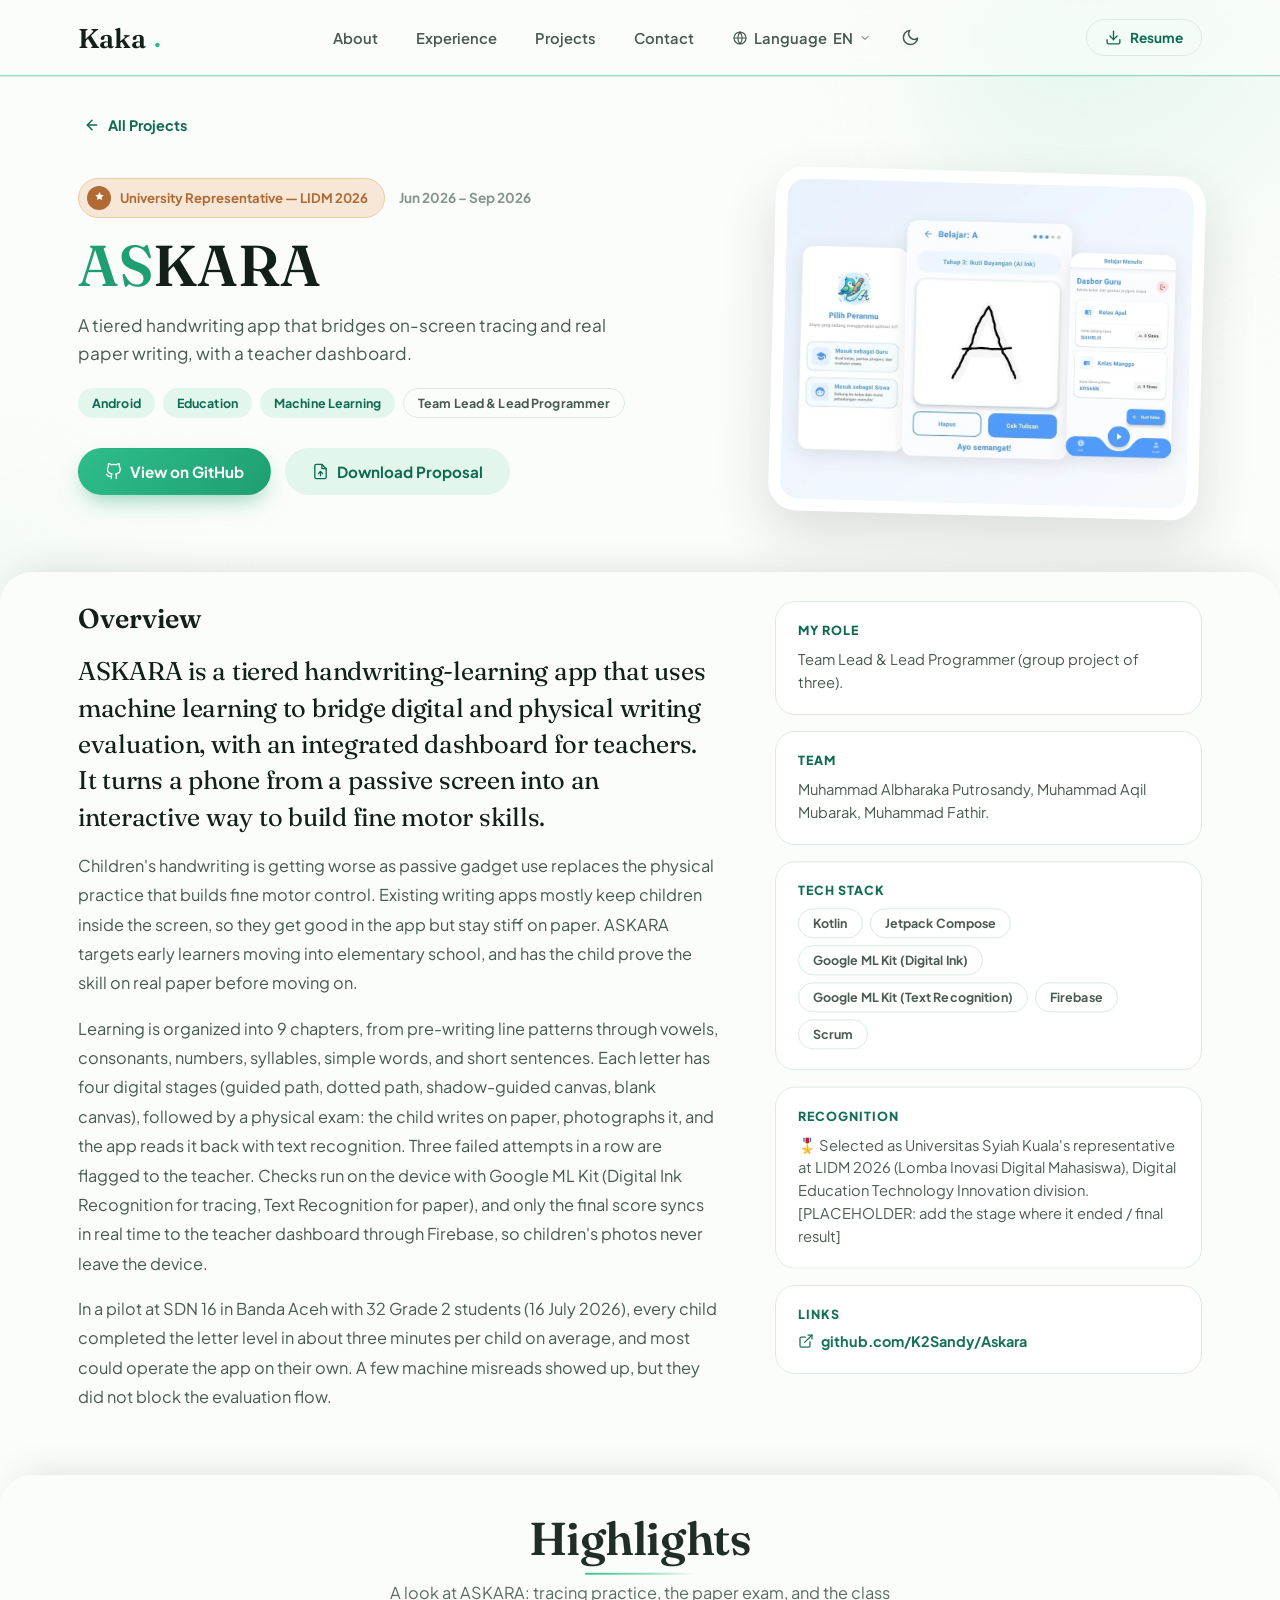
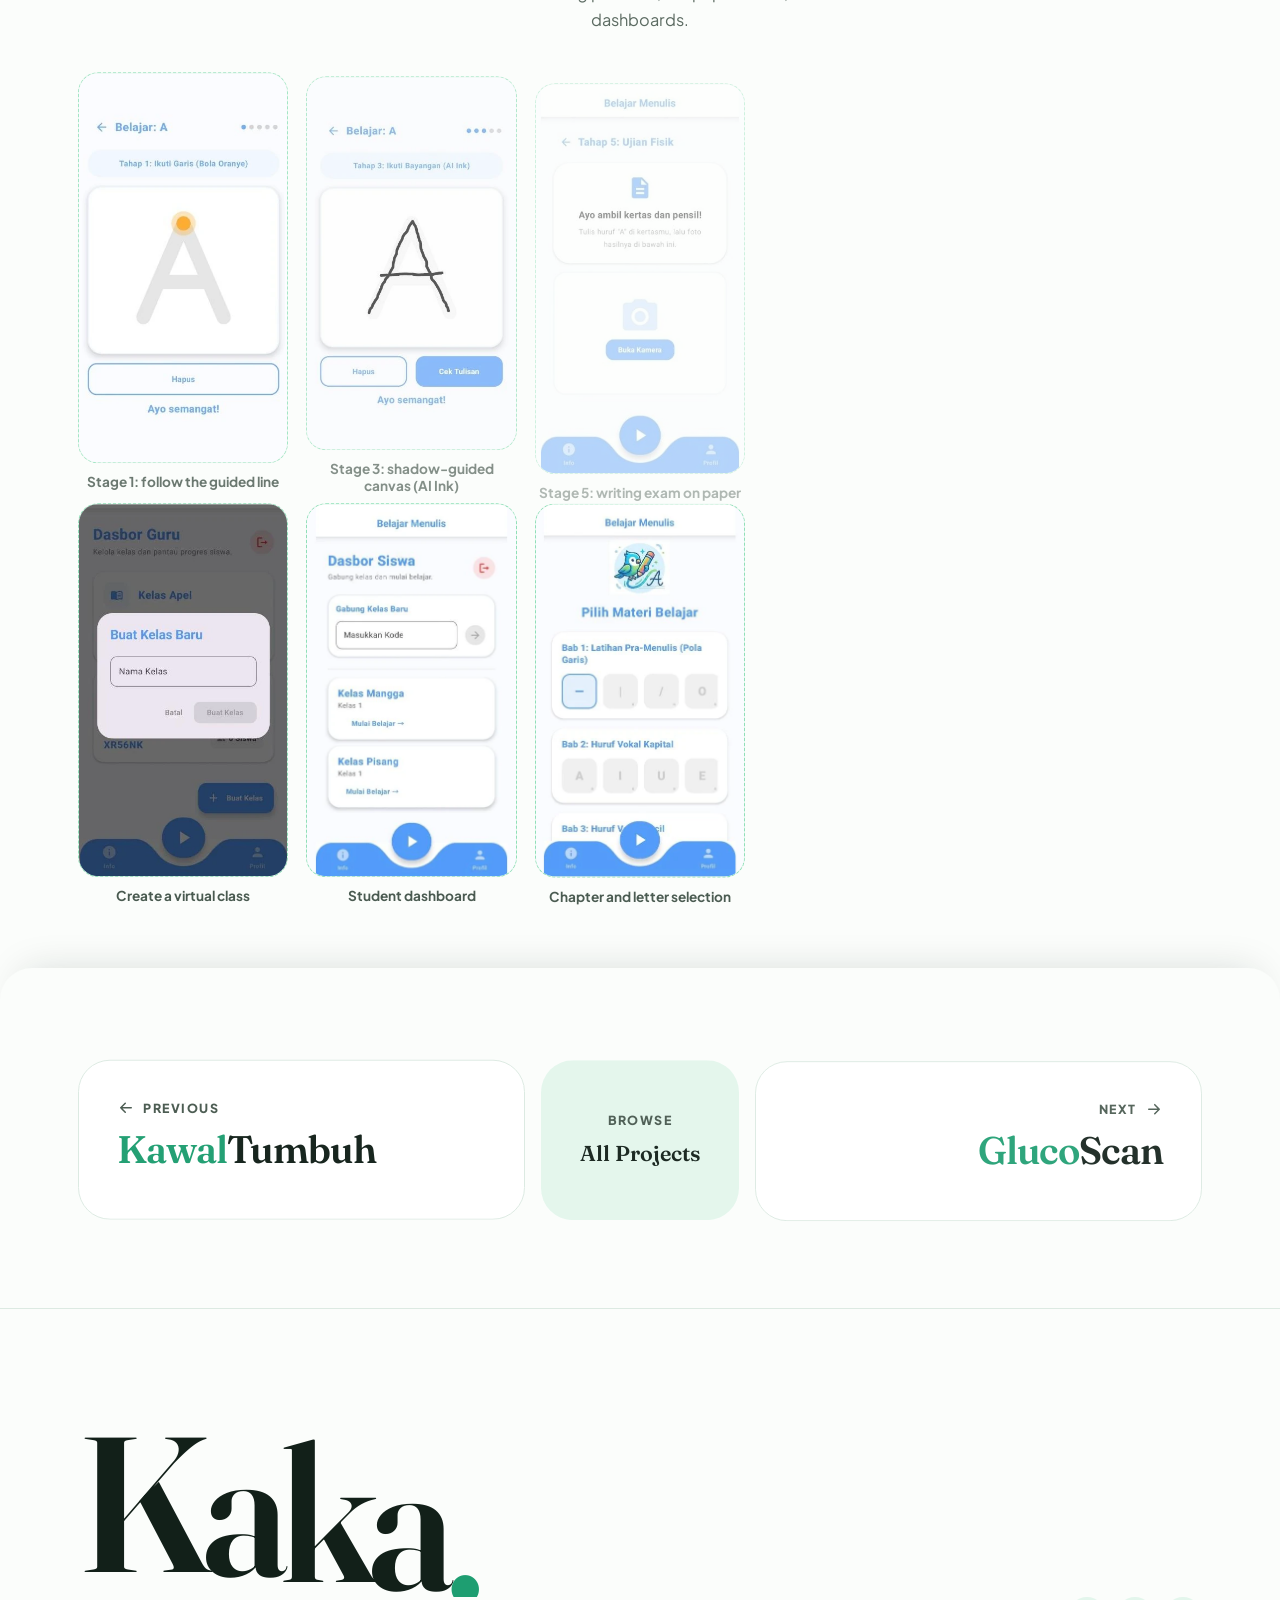
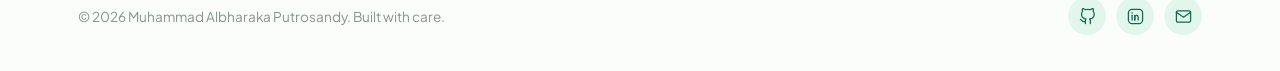
==== projects/askara.html @ 865e9609 "fixes using with awward web as inspiration" ====
<!DOCTYPE html>
<html lang="en" class="no-js">
<head>
<meta charset="UTF-8" />
<meta name="viewport" content="width=device-width, initial-scale=1.0" />
<title>ASKARA — Muhammad Albharaka Putrosandy</title>
<meta name="description" content="ASKARA: a tiered Android handwriting-learning app that uses on-device machine learning to check on-screen tracing and paper writing, with a teacher dashboard. Selected as Universitas Syiah Kuala&#x27;s representative at LIDM 2026." />
<meta name="theme-color" content="#1E9E71" />
<script>try{if(localStorage.getItem("kaka-theme")==="dark")document.documentElement.setAttribute("data-theme","dark")}catch(e){}</script>
<link rel="icon" href="data:image/svg+xml,%3Csvg xmlns='http://www.w3.org/2000/svg' viewBox='0 0 100 100'%3E%3Crect width='100' height='100' rx='24' fill='%231E9E71'/%3E%3Ctext x='50' y='69' font-size='56' font-family='Georgia,serif' fill='white' text-anchor='middle'%3EK%3C/text%3E%3C/svg%3E" />

<link rel="preconnect" href="https://fonts.googleapis.com" />
<link rel="preconnect" href="https://fonts.gstatic.com" crossorigin />
<link href="https://fonts.googleapis.com/css2?family=Fraunces:ital,opsz,wght@0,9..144,400;0,9..144,500;0,9..144,600;0,9..144,700;1,9..144,400;1,9..144,500&family=Plus+Jakarta+Sans:ital,wght@0,400;0,500;0,600;0,700;0,800;1,500&display=swap" rel="stylesheet" />

<link rel="stylesheet" href="../assets/css/style.css?v=7" />
<link rel="stylesheet" href="../assets/css/enhance.css?v=5" />
</head>
<body data-project-id="askara">
<div class="scroll-progress" id="scrollProgress"></div>
<div class="bg-blobs" aria-hidden="true"><span class="b1"></span><span class="b2"></span><span class="b3"></span></div>

<header class="navbar" id="navbar">
  <div class="container nav-inner">
    <a href="../index.html" class="logo">Kaka<span class="dot">.</span></a>
    <nav class="nav-links" id="navLinks">
      <a href="../index.html#about" class="nav-link" data-i18n="nav.about">About</a>
      <a href="../index.html#experience" class="nav-link" data-i18n="nav.experience">Experience</a>
      <a href="../index.html#projects" class="nav-link" data-i18n="nav.projects">Projects</a>
      <a href="../index.html#contact" class="nav-link" data-i18n="nav.contact">Contact</a>
      <div class="nav-tools">
        <div class="lang-switcher" id="langSwitcher">
          <button type="button" class="nav-link lang-trigger" aria-haspopup="true" aria-expanded="false">
            <svg class="lang-globe" viewBox="0 0 24 24" fill="none" stroke="currentColor" stroke-width="1.8" stroke-linecap="round" stroke-linejoin="round"><circle cx="12" cy="12" r="9"/><line x1="3" y1="12" x2="21" y2="12"/><path d="M12 3a14 14 0 0 1 0 18 14 14 0 0 1 0-18z"/></svg>
            <span data-i18n="nav.language">Language</span>
            <span class="lang-current-label">EN</span>
            <svg class="lang-caret" viewBox="0 0 24 24" fill="none" stroke="currentColor" stroke-width="2" stroke-linecap="round" stroke-linejoin="round"><polyline points="6,9 12,15 18,9"/></svg>
          </button>
          <div class="lang-dropdown" id="langDropdown" role="menu">
            <button type="button" class="lang-option is-active" data-lang="en" role="menuitem"><span class="flag">🇬🇧</span><span>English</span><svg class="check" viewBox="0 0 24 24" fill="none" stroke="currentColor" stroke-width="2.4" stroke-linecap="round" stroke-linejoin="round"><polyline points="20,6 9,17 4,12"/></svg></button>
            <button type="button" class="lang-option" data-lang="id" role="menuitem"><span class="flag">🇮🇩</span><span>Bahasa Indonesia</span><svg class="check" viewBox="0 0 24 24" fill="none" stroke="currentColor" stroke-width="2.4" stroke-linecap="round" stroke-linejoin="round"><polyline points="20,6 9,17 4,12"/></svg></button>
            <button type="button" class="lang-option" data-lang="zh" role="menuitem"><span class="flag">🇨🇳</span><span>中文</span><svg class="check" viewBox="0 0 24 24" fill="none" stroke="currentColor" stroke-width="2.4" stroke-linecap="round" stroke-linejoin="round"><polyline points="20,6 9,17 4,12"/></svg></button>
            <button type="button" class="lang-option" data-lang="tl" role="menuitem"><span class="flag">🇵🇭</span><span>Tagalog</span><svg class="check" viewBox="0 0 24 24" fill="none" stroke="currentColor" stroke-width="2.4" stroke-linecap="round" stroke-linejoin="round"><polyline points="20,6 9,17 4,12"/></svg></button>
          </div>
        </div>
        <button type="button" class="theme-toggle" id="themeToggle" aria-label="Switch to night mode" title="Switch to night mode">
          <svg class="icon-moon" viewBox="0 0 24 24" fill="none" stroke="currentColor" stroke-width="1.9" stroke-linecap="round" stroke-linejoin="round" aria-hidden="true"><path d="M21 12.8A9 9 0 1 1 11.2 3a7 7 0 0 0 9.8 9.8z"/></svg>
          <svg class="icon-sun" viewBox="0 0 24 24" fill="none" stroke="currentColor" stroke-width="1.9" stroke-linecap="round" stroke-linejoin="round" aria-hidden="true"><circle cx="12" cy="12" r="4.2"/><path d="M12 2.6v2.2M12 19.2v2.2M2.6 12h2.2M19.2 12h2.2M5.35 5.35l1.55 1.55M17.1 17.1l1.55 1.55M18.65 5.35 17.1 6.9M6.9 17.1l-1.55 1.55"/></svg>
        </button>
      </div>
      <a href="../assets/cv/CV-Muhammad-Albharaka-Putrosandy.pdf" class="btn btn-outline btn-sm nav-resume-mobile" target="_blank" rel="noopener">
        <svg viewBox="0 0 24 24" fill="none" stroke="currentColor" stroke-width="1.9" stroke-linecap="round" stroke-linejoin="round"><path d="M21 15v4a2 2 0 0 1-2 2H5a2 2 0 0 1-2-2v-4"/><polyline points="7,10 12,15 17,10"/><line x1="12" y1="15" x2="12" y2="3"/></svg>
        <span data-i18n="nav.resume">Resume</span>
      </a>
    </nav>
    <div class="nav-actions">
      <a href="../assets/cv/CV-Muhammad-Albharaka-Putrosandy.pdf" class="btn btn-outline btn-sm" target="_blank" rel="noopener">
        <svg viewBox="0 0 24 24" fill="none" stroke="currentColor" stroke-width="1.9" stroke-linecap="round" stroke-linejoin="round"><path d="M21 15v4a2 2 0 0 1-2 2H5a2 2 0 0 1-2-2v-4"/><polyline points="7,10 12,15 17,10"/><line x1="12" y1="15" x2="12" y2="3"/></svg>
        <span data-i18n="nav.resume">Resume</span>
      </a>
      <button class="nav-toggle" id="navToggle" aria-label="Toggle menu" aria-expanded="false">
        <span></span><span></span><span></span>
      </button>
    </div>
  </div>
</header>

<main>

  <section class="project-hero">
    <div class="container">
      <a href="../index.html#projects" class="back-link">
        <svg viewBox="0 0 24 24" fill="none" stroke="currentColor" stroke-width="2.2" stroke-linecap="round" stroke-linejoin="round"><line x1="19" y1="12" x2="5" y2="12"/><polyline points="12,19 5,12 12,5"/></svg>
        <span data-i18n="projectPage.allProjects">All Projects</span>
      </a>

      <div class="project-hero-grid">
        <div class="reveal from-left">
          <div class="project-meta-row reveal">
            <span class="medal medal--bronze">
              <span class="medal-icon"><svg viewBox="0 0 24 24" fill="currentColor"><path d="M12 2l2.4 4.86 5.36.78-3.88 3.78.92 5.34L12 14.2l-4.8 2.56.92-5.34-3.88-3.78 5.36-.78L12 2z"/></svg></span>
              <span data-i18n="pages.askara.awardFull">University Representative — LIDM 2026</span>
            </span>
            <span class="project-period">Jun 2026 – Sep 2026</span>
          </div>
          <h1 class="project-brand reveal"><span class="brand-a">AS</span><span class="brand-b">KARA</span></h1>
          <p class="project-tagline reveal" data-i18n="pages.askara.tagline">A tiered handwriting app that bridges on-screen tracing and real paper writing, with a teacher dashboard.</p>
          <div class="project-tags reveal">
            <span class="pill" data-i18n="tags.android">Android</span>
            <span class="pill" data-i18n="tags.education">Education</span>
            <span class="pill">Machine Learning</span>
            <span class="pill pill-outline" data-i18n="roles.leadProgrammer">Team Lead &amp; Lead Programmer</span>
          </div>
          <div class="project-hero-actions reveal">
            <!-- ASKARA GitHub repo -->
            <a href="https://github.com/K2Sandy/Askara" target="_blank" rel="noopener" class="btn btn-primary">
              <svg viewBox="0 0 24 24" fill="none" stroke="currentColor" stroke-width="1.9" stroke-linecap="round" stroke-linejoin="round"><path d="M9 19c-5 1.5-5-2.5-7-3m14 6v-3.87a3.37 3.37 0 0 0-.94-2.61c3.14-.35 6.44-1.54 6.44-7A5.44 5.44 0 0 0 20 4.77 5.07 5.07 0 0 0 19.91 1S18.73.65 16 2.48a13.38 13.38 0 0 0-7 0C6.27.65 5.09 1 5.09 1A5.07 5.07 0 0 0 5 4.77a5.44 5.44 0 0 0-1.5 3.78c0 5.42 3.3 6.61 6.44 7A3.37 3.37 0 0 0 9 18.13V22"/></svg>
              <span data-i18n="projectPage.viewGithub">View on GitHub</span>
            </a>
            <a href="../assets/paper/askara-proposal.pdf" class="btn btn-ghost" download>
              <svg viewBox="0 0 24 24" fill="none" stroke="currentColor" stroke-width="1.9" stroke-linecap="round" stroke-linejoin="round"><path d="M14 2H6a2 2 0 0 0-2 2v16a2 2 0 0 0 2 2h12a2 2 0 0 0 2-2V8z"/><polyline points="14 2 14 8 20 8"/><path d="M12 18v-6"/><path d="m9 15 3-3 3 3"/></svg>
              <span data-i18n="projectPage.downloadProposal">Download Proposal</span>
            </a>
          </div>
        </div>

        <div class="project-hero-visual">
          <div class="p-hero-frame" style="--zoom:1;--fit:cover">
            <div class="p-hero-img"><img src="../assets/img/askara/top-askara.webp" alt="ASKARA app screens" width="1000" height="800" /></div>
          </div>
        </div>
      </div>
    </div>
  </section>

  <section class="section-pad" style="padding-top:28px;">
    <div class="container two-col">
      <div class="overview-text reveal">
        <h2 data-i18n="projectPage.overview">Overview</h2>
        <p data-i18n="pages.askara.overview1">ASKARA is a tiered handwriting-learning app that uses machine learning to bridge digital and physical writing evaluation, with an integrated dashboard for teachers. It turns a phone from a passive screen into an interactive way to build fine motor skills.</p>
        <p data-i18n="pages.askara.overview2">Children's handwriting is getting worse as passive gadget use replaces the physical practice that builds fine motor control. Existing writing apps mostly keep children inside the screen, so they get good in the app but stay stiff on paper. ASKARA targets early learners moving into elementary school, and has the child prove the skill on real paper before moving on.</p>
        <p data-i18n="pages.askara.overview3">Learning is organized into 9 chapters, from pre-writing line patterns through vowels, consonants, numbers, syllables, simple words, and short sentences. Each letter has four digital stages (guided path, dotted path, shadow-guided canvas, blank canvas), followed by a physical exam: the child writes on paper, photographs it, and the app reads it back with text recognition. Three failed attempts in a row are flagged to the teacher. Checks run on the device with Google ML Kit (Digital Ink Recognition for tracing, Text Recognition for paper), and only the final score syncs in real time to the teacher dashboard through Firebase, so children's photos never leave the device.</p>
        <p data-i18n="pages.askara.overview4">In a pilot at SDN 16 in Banda Aceh with 32 Grade 2 students (16 July 2026), every child completed the letter level in about three minutes per child on average, and most could operate the app on their own. A few machine misreads showed up, but they did not block the evaluation flow.</p>

      </div>

      <aside class="overview-side">
        <div class="info-card reveal">
          <h3 data-i18n="projectPage.myRole">My Role</h3>
          <p data-i18n="pages.askara.role">Team Lead &amp; Lead Programmer (group project of three).</p>
        </div>
        <div class="info-card reveal">
          <h3 data-i18n="projectPage.team">Team</h3>
          <p data-i18n="pages.askara.team">Muhammad Albharaka Putrosandy, Muhammad Aqil Mubarak, Muhammad Fathir.</p>
        </div>
        <div class="info-card reveal">
          <h3 data-i18n="projectPage.techStack">Tech Stack</h3>
          <div class="tech-pills">
            <span class="pill pill-outline">Kotlin</span>
            <span class="pill pill-outline">Jetpack Compose</span>
            <span class="pill pill-outline">Google ML Kit (Digital Ink)</span>
            <span class="pill pill-outline">Google ML Kit (Text Recognition)</span>
            <span class="pill pill-outline">Firebase</span>
            <span class="pill pill-outline">Scrum</span>
          </div>
        </div>
        <div class="info-card reveal">
          <h3 data-i18n="projectPage.recognition">Recognition</h3>
          <p data-i18n="pages.askara.recognition">🎖️ Selected as Universitas Syiah Kuala's representative at LIDM 2026 (Lomba Inovasi Digital Mahasiswa), Digital Education Technology Innovation division. [PLACEHOLDER: add the stage where it ended / final result]</p>
        </div>
        <div class="info-card reveal">
          <h3 data-i18n="projectPage.links">Links</h3>
          <a class="repo-link" href="https://github.com/K2Sandy/Askara" target="_blank" rel="noopener">
            <svg viewBox="0 0 24 24" fill="none" stroke="currentColor" stroke-width="1.9" stroke-linecap="round" stroke-linejoin="round"><path d="M18 13v6a2 2 0 0 1-2 2H5a2 2 0 0 1-2-2V8a2 2 0 0 1 2-2h6"/><polyline points="15,3 21,3 21,9"/><line x1="10" y1="14" x2="21" y2="3"/></svg>
            github.com/K2Sandy/Askara
          </a>
        </div>
      </aside>
    </div>
  </section>

  <section class="project-gallery section-pad" style="padding-top:28px;">
    <div class="container">
      <h2 class="section-title center" style="margin-top:8px;" data-i18n="projectPage.highlights">Highlights</h2>
      <p class="section-sub center" data-i18n="pages.askara.gallerySub">A look at ASKARA: tracing practice, the paper exam, and the class dashboards.</p>

      <div class="gallery-grid">
        <div class="gallery-item reveal">
          <button type="button" class="photo-placeholder dashed gallery-media" data-lightbox-src="../assets/img/askara/trace-guided.webp" data-lightbox-alt="ASKARA tracing stage 1">
            <img src="../assets/img/askara/trace-guided.webp" alt="ASKARA tracing stage 1">
            <span class="gallery-media-overlay">
              <svg viewBox="0 0 24 24" fill="none" stroke="currentColor" stroke-width="1.8" stroke-linecap="round" stroke-linejoin="round"><path d="M21 21l-4.35-4.35"/><circle cx="11" cy="11" r="5.5"/></svg>
              <span>View</span>
            </span>
          </button>
          <p class="gallery-caption" data-i18n="pages.askara.g1">Stage 1: follow the guided line</p>
        </div>
        <div class="gallery-item reveal">
          <button type="button" class="photo-placeholder dashed gallery-media" data-lightbox-src="../assets/img/askara/canvas-ai-ink.webp" data-lightbox-alt="ASKARA tracing stage 3 with AI Ink">
            <img src="../assets/img/askara/canvas-ai-ink.webp" alt="ASKARA tracing stage 3 with AI Ink">
            <span class="gallery-media-overlay">
              <svg viewBox="0 0 24 24" fill="none" stroke="currentColor" stroke-width="1.8" stroke-linecap="round" stroke-linejoin="round"><path d="M21 21l-4.35-4.35"/><circle cx="11" cy="11" r="5.5"/></svg>
              <span>View</span>
            </span>
          </button>
          <p class="gallery-caption" data-i18n="pages.askara.g2">Stage 3: shadow-guided canvas (AI Ink)</p>
        </div>
        <div class="gallery-item reveal">
          <button type="button" class="photo-placeholder dashed gallery-media" data-lightbox-src="../assets/img/askara/paper-exam.webp" data-lightbox-alt="ASKARA paper writing exam">
            <img src="../assets/img/askara/paper-exam.webp" alt="ASKARA paper writing exam">
            <span class="gallery-media-overlay">
              <svg viewBox="0 0 24 24" fill="none" stroke="currentColor" stroke-width="1.8" stroke-linecap="round" stroke-linejoin="round"><path d="M21 21l-4.35-4.35"/><circle cx="11" cy="11" r="5.5"/></svg>
              <span>View</span>
            </span>
          </button>
          <p class="gallery-caption" data-i18n="pages.askara.g3">Stage 5: writing exam on paper</p>
        </div>
        <div class="gallery-item reveal">
          <button type="button" class="photo-placeholder dashed gallery-media" data-lightbox-src="../assets/img/askara/role-select.webp" data-lightbox-alt="ASKARA role selection">
            <img src="../assets/img/askara/role-select.webp" alt="ASKARA role selection">
            <span class="gallery-media-overlay">
              <svg viewBox="0 0 24 24" fill="none" stroke="currentColor" stroke-width="1.8" stroke-linecap="round" stroke-linejoin="round"><path d="M21 21l-4.35-4.35"/><circle cx="11" cy="11" r="5.5"/></svg>
              <span>View</span>
            </span>
          </button>
          <p class="gallery-caption" data-i18n="pages.askara.g4">Choose your role</p>
        </div>
        <div class="gallery-item reveal">
          <button type="button" class="photo-placeholder dashed gallery-media" data-lightbox-src="../assets/img/askara/teacher-dashboard.webp" data-lightbox-alt="ASKARA teacher dashboard">
            <img src="../assets/img/askara/teacher-dashboard.webp" alt="ASKARA teacher dashboard">
            <span class="gallery-media-overlay">
              <svg viewBox="0 0 24 24" fill="none" stroke="currentColor" stroke-width="1.8" stroke-linecap="round" stroke-linejoin="round"><path d="M21 21l-4.35-4.35"/><circle cx="11" cy="11" r="5.5"/></svg>
              <span>View</span>
            </span>
          </button>
          <p class="gallery-caption" data-i18n="pages.askara.g5">Teacher dashboard</p>
        </div>
        <div class="gallery-item reveal">
          <button type="button" class="photo-placeholder dashed gallery-media" data-lightbox-src="../assets/img/askara/create-class.webp" data-lightbox-alt="ASKARA create class dialog">
            <img src="../assets/img/askara/create-class.webp" alt="ASKARA create class dialog">
            <span class="gallery-media-overlay">
              <svg viewBox="0 0 24 24" fill="none" stroke="currentColor" stroke-width="1.8" stroke-linecap="round" stroke-linejoin="round"><path d="M21 21l-4.35-4.35"/><circle cx="11" cy="11" r="5.5"/></svg>
              <span>View</span>
            </span>
          </button>
          <p class="gallery-caption" data-i18n="pages.askara.g6">Create a virtual class</p>
        </div>
        <div class="gallery-item reveal">
          <button type="button" class="photo-placeholder dashed gallery-media" data-lightbox-src="../assets/img/askara/student-dashboard.webp" data-lightbox-alt="ASKARA student dashboard">
            <img src="../assets/img/askara/student-dashboard.webp" alt="ASKARA student dashboard">
            <span class="gallery-media-overlay">
              <svg viewBox="0 0 24 24" fill="none" stroke="currentColor" stroke-width="1.8" stroke-linecap="round" stroke-linejoin="round"><path d="M21 21l-4.35-4.35"/><circle cx="11" cy="11" r="5.5"/></svg>
              <span>View</span>
            </span>
          </button>
          <p class="gallery-caption" data-i18n="pages.askara.g7">Student dashboard</p>
        </div>
        <div class="gallery-item reveal">
          <button type="button" class="photo-placeholder dashed gallery-media" data-lightbox-src="../assets/img/askara/chapter-select.webp" data-lightbox-alt="ASKARA chapter selection">
            <img src="../assets/img/askara/chapter-select.webp" alt="ASKARA chapter selection">
            <span class="gallery-media-overlay">
              <svg viewBox="0 0 24 24" fill="none" stroke="currentColor" stroke-width="1.8" stroke-linecap="round" stroke-linejoin="round"><path d="M21 21l-4.35-4.35"/><circle cx="11" cy="11" r="5.5"/></svg>
              <span>View</span>
            </span>
          </button>
          <p class="gallery-caption" data-i18n="pages.askara.g8">Chapter and letter selection</p>
        </div>
      </div>
    </div>
  </section>

  <section class="pnav-section">
    <div class="container pnav-grid">
      <a href="kawaltumbuh.html" id="prevProjectLink" class="pnav-link pnav-link--prev">
        <span class="pnav-label"><svg viewBox="0 0 24 24" fill="none" aria-hidden="true"><path d="M19 12H5M11 6l-6 6 6 6" stroke="currentColor" stroke-width="2" stroke-linecap="round" stroke-linejoin="round"/></svg><span data-i18n="projectNav.prev">Previous</span></span>
        <span class="pnav-name" data-pnav-name><span class="brand-a">Kawal</span><wbr><span class="brand-b">Tumbuh</span></span>
        <span class="pnav-thumb" aria-hidden="true"><img src="../assets/img/kawal-thumb.webp" alt="" loading="lazy" data-pnav-thumb /></span>
      </a>
      <a href="../index.html#projects" class="pnav-all">
        <span class="pnav-label" data-i18n="projectNav.browse">Browse</span>
        <span class="pnav-all-name" data-i18n="projectNav.all">All Projects</span>
      </a>
      <a href="glucoscan.html" id="nextProjectLink" class="pnav-link pnav-link--next">
        <span class="pnav-label"><span data-i18n="projectNav.next">Next</span><svg viewBox="0 0 24 24" fill="none" aria-hidden="true"><path d="M5 12h14M13 6l6 6-6 6" stroke="currentColor" stroke-width="2" stroke-linecap="round" stroke-linejoin="round"/></svg></span>
        <span class="pnav-name" data-pnav-name><span class="brand-a">Gluco</span><wbr><span class="brand-b">Scan</span></span>
        <span class="pnav-thumb" aria-hidden="true"><img src="../assets/img/gluco-thumb.webp" alt="" loading="lazy" data-pnav-thumb /></span>
      </a>
    </div>
  </section>

</main>

<footer class="site-footer">
  <div class="container footer-mark-wrap" aria-hidden="true">
    <p class="footer-mark"><span class="fm-l">K</span><span class="fm-l">a</span><span class="fm-l">k</span><span class="fm-l">a</span><span class="fm-l dot">.</span></p>
  </div>
  <div class="container footer-inner">
    <p>© <span id="year">2026</span> Muhammad Albharaka Putrosandy. <span data-i18n="footer.builtWith">Built with care.</span></p>
    <div class="footer-links">
      <a href="https://github.com/K2Sandy" target="_blank" rel="noopener" aria-label="GitHub">
        <svg viewBox="0 0 24 24" fill="none" stroke="currentColor" stroke-width="1.8" stroke-linecap="round" stroke-linejoin="round"><path d="M9 19c-5 1.5-5-2.5-7-3m14 6v-3.87a3.37 3.37 0 0 0-.94-2.61c3.14-.35 6.44-1.54 6.44-7A5.44 5.44 0 0 0 20 4.77 5.07 5.07 0 0 0 19.91 1S18.73.65 16 2.48a13.38 13.38 0 0 0-7 0C6.27.65 5.09 1 5.09 1A5.07 5.07 0 0 0 5 4.77a5.44 5.44 0 0 0-1.5 3.78c0 5.42 3.3 6.61 6.44 7A3.37 3.37 0 0 0 9 18.13V22"/></svg>
      </a>
      <a href="https://linkedin.com/in/muhammad-albharaka-putrosandy" target="_blank" rel="noopener" aria-label="LinkedIn">
        <svg viewBox="0 0 24 24" fill="none">
          <rect x="2" y="2" width="20" height="20" rx="5" stroke="currentColor" stroke-width="1.8"/>
          <circle cx="7.2" cy="7" r="1.15" fill="currentColor"/>
          <line x1="7.2" y1="10.3" x2="7.2" y2="17" stroke="currentColor" stroke-width="1.8" stroke-linecap="round"/>
          <path d="M11 17v-4.3c0-1.5 1-2.4 2.4-2.4s2.4.9 2.4 2.4V17" stroke="currentColor" stroke-width="1.8" stroke-linecap="round"/>
          <line x1="11" y1="10.3" x2="11" y2="17" stroke="currentColor" stroke-width="1.8" stroke-linecap="round"/>
        </svg>
      </a>
      <a href="mailto:m.kakasandy@gmail.com" aria-label="Email">
        <svg viewBox="0 0 24 24" fill="none" stroke="currentColor" stroke-width="1.8" stroke-linecap="round" stroke-linejoin="round"><path d="M4 4h16c1.1 0 2 .9 2 2v12c0 1.1-.9 2-2 2H4c-1.1 0-2-.9-2-2V6c0-1.1.9-2 2-2z"/><polyline points="22,6 12,13 2,6"/></svg>
      </a>
    </div>
  </div>
</footer>

<button class="back-to-top" id="backToTop" aria-label="Back to top">
  <svg viewBox="0 0 24 24" fill="none" stroke="currentColor" stroke-width="2.2" stroke-linecap="round" stroke-linejoin="round"><line x1="12" y1="19" x2="12" y2="5"/><polyline points="5,12 12,5 19,12"/></svg>
</button>

<script src="../assets/js/projects-data.js?v=4"></script>
<script src="../assets/js/i18n.js?v=5"></script>
<script src="../assets/js/main.js?v=6"></script>
<script src="../assets/vendor/gsap.min.js"></script>
<script src="../assets/vendor/ScrollTrigger.min.js"></script>
<script src="../assets/js/enhance.js?v=5"></script>
</body>
</html>
---- assets/css/style.css ----
/* =========================================================================
   KAKA — PORTFOLIO
   Design system: "Scan" — a nod to the label/content-scanning theme that
   runs through Kaka's own projects (GlucoScan, MindGuard). A thin light
   sweep animates through circular frames and card headers as the one
   signature motif; everything else stays quiet and disciplined.
   ========================================================================= */

/* ---------- Tokens ---------- */
:root {
  /* Color */
  --paper: #FBFDFB;
  --paper-dim: #F2F8F5;
  --mint-mist: #E3F6EC;
  --mint-100: #CBF0DD;
  --mint-300: #8FDFB8;
  --mint-500: #2FBE8B;
  --mint-600: #1E9E71;
  --teal-deep: #0E6B52;
  --teal-deep-2: var(--mint-600);
  --marquee-contrast: rgba(255,255,250,0.06);
  --ink: #122019;
  --ink-soft: #48594F;
  --ink-faint: #85958C;
  --line: #DCEAE2;
  --line-soft: #EAF3EE;
  --white: #FFFFFF;

  --gold: #C8952B;
  --gold-bg: #FCF1D8;
  --gold-border: #EFD9A0;
  --silver: #6B7A82;
  --silver-bg: #EEF2F3;
  --silver-border: #D3DBDE;
  --bronze: #B06A34;
  --bronze-bg: #F7E7D6;
  --bronze-border: #EBCBA4;

  /* Type */
  --font-display: 'Fraunces', Georgia, 'Times New Roman', serif;
  --font-body: 'Plus Jakarta Sans', -apple-system, BlinkMacSystemFont, 'Segoe UI', sans-serif;
  /* system monospace only — the code artifacts must not cost a font request */
  --font-mono: ui-monospace, SFMono-Regular, 'SF Mono', Menlo, Consolas, 'Liberation Mono', monospace;

  /* Shape */
  --radius-sm: 10px;
  --radius-md: 20px;
  --radius-lg: 32px;
  --radius-full: 999px;
  /* Nesting ladder: an inner corner always steps DOWN from its container
     (card 32 -> media 20). A square corner inside a rounded parent is the
     one thing this system never does. */
  --radius-media: 20px;

  /* Surface ladder: alternating bands carry the section rhythm, so the
     page reads as zones rather than one flat sheet. */
  --surface-0: var(--paper);
  --surface-1: var(--paper-dim);

  /* Shadow */
  --shadow-sm: 0 2px 10px rgba(18, 32, 25, 0.06);
  --shadow-md: 0 10px 28px rgba(18, 32, 25, 0.09);
  --shadow-lg: 0 24px 56px rgba(18, 32, 25, 0.14);

  /* Role tokens: let the night theme change meaning without touching every rule.
     --white is "card surface"; --on-accent is "text/icons sitting on a green or colored fill". */
  --on-accent: #FFFFFF;
  --accent-text: var(--teal-deep);   /* green text on a surface */
  --inverse-bg: var(--ink);          /* active filter chip, toast */
  --inverse-text: #FFFFFF;
  --navbar-bg: rgba(251, 253, 251, 0.7);
  --sheen: rgba(255, 255, 255, 0.75);

  /* Motion */
  --ease: cubic-bezier(.22, .68, .1, 1);
  --dur-sm: .25s;
  --dur-md: .5s;

  --nav-h: 76px;
}

/* ---------- Night mode (green, never grey) ----------
   Light is the default. Dark only turns on when data-theme="dark" is set on <html>
   (by the toggle in the navbar; the choice is saved in localStorage as "kaka-theme"). */
:root[data-theme="dark"] {
  color-scheme: dark;

  --paper: #0A1410;
  --paper-dim: #0E1B15;
  --mint-mist: #13271E;
  --mint-100: #173626;
  --mint-300: #2B5F48;
  /* --mint-500 / --mint-600 / --teal-deep stay: they are the brand greens */
  --ink: #E4F1EA;
  --ink-soft: #A7BDB1;
  --ink-faint: #7A9084;
  --line: #20382C;
  --line-soft: #172A20;
  --white: #112119;                  /* card surface */

  --gold: #E3B04B;
  --gold-bg: rgba(227, 176, 75, 0.14);
  --gold-border: rgba(227, 176, 75, 0.38);
  --silver: #9FB0B8;
  --silver-bg: rgba(159, 176, 184, 0.12);
  --silver-border: rgba(159, 176, 184, 0.3);
  --bronze: #D9935B;
  --bronze-bg: rgba(217, 147, 91, 0.14);
  --bronze-border: rgba(217, 147, 91, 0.38);

  --shadow-sm: 0 2px 10px rgba(0, 0, 0, 0.35);
  --shadow-md: 0 10px 28px rgba(0, 0, 0, 0.42);
  --shadow-lg: 0 24px 56px rgba(0, 0, 0, 0.55);

  --accent-text: #6FE3B1;            /* bright mint for green text on dark */
  --inverse-bg: var(--mint-600);
  --inverse-text: #FFFFFF;
  --navbar-bg: rgba(10, 20, 16, 0.72);
  --sheen: rgba(255, 255, 255, 0.05);
}

/* ---------- Reset ---------- */
* , *::before, *::after { box-sizing: border-box; }
html { scroll-behavior: smooth; }
body {
  margin: 0;
  font-family: var(--font-body);
  background: var(--paper);
  color: var(--ink);
  -webkit-font-smoothing: antialiased;
  overflow-x: hidden;
}
img, svg { display: block; max-width: 100%; }
a { color: inherit; text-decoration: none; }
ul { list-style: none; margin: 0; padding: 0; }
h1, h2, h3, h4, p, figure { margin: 0; }
button { font-family: inherit; cursor: pointer; }
input, select, textarea { font-family: inherit; }

::selection { background: var(--mint-300); color: var(--ink); }

:focus-visible {
  outline: 2.5px solid var(--mint-600);
  outline-offset: 3px;
  border-radius: 4px;
}

/* no-JS safety net: never leave content permanently invisible */
.no-js .reveal,
.no-js .reveal-stagger,
.no-js .reveal-stagger > * {
  opacity: 1 !important;
  transform: none !important;
}

@media (prefers-reduced-motion: reduce) {
  html { scroll-behavior: auto; }
  *, *::before, *::after {
    animation-duration: .001ms !important;
    animation-iteration-count: 1 !important;
    transition-duration: .001ms !important;
    scroll-behavior: auto !important;
  }
}

/* ---------- Layout helpers ---------- */
.container {
  width: 100%;
  max-width: 1180px;
  margin-inline: auto;
  padding-inline: 28px;
}
main { display: block; }
section { position: relative; }
section + section { border-top: 1px solid var(--line); }

/* ---------- Surface rhythm (homepage) ----------
   hero(0) -> about(1) -> experience(0) -> projects(1) -> contact(0): every
   adjacent pair differs in value, so the hairline rule above is redundant
   here and the value change does the work instead. Project detail pages
   are untouched and keep their hairlines. */
.hero, .experience, .contact { background: var(--surface-0); }
.about, .projects { background: var(--surface-1); }
.about, .experience, .projects, .contact { border-top-color: transparent; }

.section-pad { padding-block: clamp(48px, 7vw, 84px); }

.center { text-align: center; }
.mx-auto { margin-inline: auto; }

.section-eyebrow {
  display: inline-flex;
  align-items: center;
  gap: 8px;
  font-size: 0.78rem;
  font-weight: 700;
  letter-spacing: 0.14em;
  text-transform: uppercase;
  color: var(--accent-text);
  margin-bottom: 14px;
}
.section-eyebrow::before {
  content: '';
  width: 7px;
  height: 7px;
  border-radius: 50%;
  background: var(--mint-500);
  box-shadow: 0 0 0 4px var(--mint-mist);
}
.section-eyebrow.center { justify-content: center; }

h2.section-title {
  font-family: var(--font-display);
  font-weight: 600;
  font-size: clamp(2rem, 3.6vw, 2.9rem);
  letter-spacing: -0.01em;
  line-height: 1.1;
  color: var(--min);
}
.section-sub {
  max-width: 560px;
  margin-top: 14px;
  color: var(--ink-soft);
  font-size: 1.02rem;
  line-height: 1.65;
}
.section-sub.center { margin-inline: auto; }
.section-head { margin-bottom: 48px; }

/* ---------- Buttons ---------- */
.btn {
  display: inline-flex;
  align-items: center;
  justify-content: center;
  gap: 8px;
  padding: 13px 26px;
  border-radius: var(--radius-full);
  font-weight: 700;
  font-size: 0.95rem;
  border: 1.5px solid transparent;
  transition: transform var(--dur-sm) var(--ease), box-shadow var(--dur-sm) var(--ease), background var(--dur-sm) var(--ease), border-color var(--dur-sm) var(--ease), color var(--dur-sm) var(--ease);
  white-space: nowrap;
}
.btn svg { width: 17px; height: 17px; flex-shrink: 0; }
.btn-primary {
  background: linear-gradient(135deg, var(--mint-500), var(--mint-600));
  color: var(--on-accent);
  box-shadow: 0 10px 24px -8px rgba(30, 158, 113, 0.55);
}
.btn-primary:hover { transform: translateY(-2px); box-shadow: 0 14px 28px -8px rgba(30, 158, 113, 0.65); }
.btn-outline {
  background: transparent;
  color: var(--accent-text);
  border-color: var(--line);
}
.btn-outline:hover { border-color: var(--mint-500); background: var(--mint-mist); }
.btn-ghost {
  background: var(--mint-mist);
  color: var(--accent-text);
}
.btn-ghost:hover { background: var(--mint-100); transform: translateY(-2px); }
.btn-lg { padding: 16px 34px; font-size: 1.02rem; }
.btn-sm { padding: 9px 18px; font-size: 0.85rem; }
.btn-block { width: 100%; }

/* ---------- Decorative background blobs ---------- */
.bg-blobs {
  position: fixed;
  inset: 0;
  z-index: -1;
  overflow: hidden;
  pointer-events: none;
}
.bg-blobs span {
  position: absolute;
  border-radius: 50%;
  filter: blur(60px);
  opacity: 0.55;
  background: radial-gradient(circle at 30% 30%, var(--mint-100), transparent 70%);
}
.bg-blobs .b1 { width: 520px; height: 520px; top: -180px; right: -160px; }
.bg-blobs .b2 { width: 420px; height: 420px; top: 55vh; left: -200px; background: radial-gradient(circle at 30% 30%, var(--mint-mist), transparent 70%); }
.bg-blobs .b3 { width: 380px; height: 380px; bottom: -160px; right: 8vw; opacity: 0.4; }

/* ---------- Scroll progress bar ---------- */
.scroll-progress {
  position: fixed;
  top: 0; left: 0;
  height: 3px;
  width: 0%;
  background: linear-gradient(90deg, var(--mint-500), var(--teal-deep));
  z-index: 1000;
  transition: width .12s linear;
}

/* ---------- Navbar ---------- */
.navbar {
  position: sticky;
  top: 0;
  z-index: 900;
  height: var(--nav-h);
  display: flex;
  align-items: center;
  background: var(--navbar-bg);
  backdrop-filter: blur(14px) saturate(160%);
  -webkit-backdrop-filter: blur(14px) saturate(160%);
  border-bottom: 1px solid var(--mint-300);
  box-shadow: 0 1px 0 rgba(30, 158, 113, 0.12);
  transition: border-color var(--dur-sm) var(--ease), box-shadow var(--dur-sm) var(--ease), background var(--dur-sm) var(--ease);
}
.navbar.is-scrolled {
  border-bottom-color: var(--line);
  box-shadow: 0 4px 24px rgba(18,32,25,0.05);
}
.nav-inner {
  display: flex;
  align-items: center;
  justify-content: space-between;
  gap: 24px;
}
.logo {
  font-family: var(--font-display);
  font-size: 1.7rem;
  font-weight: 600;
  color: var(--ink);
  display: inline-flex;
  align-items: center;
  gap: 8px;
}
.logo .brand-text { display: inline-block; transform: translateY(2px); line-height: 1; }
.logo .dot { color: var(--mint-500); font-size: 1.6rem; line-height: 0; }
.logo .usk-logo { width: 40px; height: 40px; margin-right: 10px; border-radius: 50%; object-fit: cover; background-color: transparent; box-shadow: none; display: inline-block; vertical-align: middle; }
.usk-logo-right { display: none; }
.nav-links {
  display: flex;
  align-items: center;
  gap: 6px;
}
.nav-link {
  position: relative;
  padding: 9px 16px;
  border-radius: var(--radius-full);
  font-size: 0.92rem;
  font-weight: 600;
  color: var(--ink-soft);
  transition: color var(--dur-sm) var(--ease), background var(--dur-sm) var(--ease);
}
.nav-link:hover { color: var(--accent-text); background: var(--mint-mist); }
.nav-link.is-active { color: var(--accent-text); background: var(--mint-mist); }
.nav-actions { display: flex; align-items: center; gap: 10px; }

.nav-toggle {
  display: none;
  flex-direction: column;
  justify-content: center;
  gap: 5px;
  width: 40px;
  height: 40px;
  border: none;
  background: var(--mint-mist);
  border-radius: var(--radius-full);
}
.nav-toggle span {
  display: block;
  width: 16px;
  height: 2px;
  margin-inline: auto;
  background: var(--ink);
  border-radius: 2px;
  transition: transform var(--dur-sm) var(--ease), opacity var(--dur-sm) var(--ease);
}
.nav-toggle.is-open span:nth-child(1) { transform: translateY(7px) rotate(45deg); }
.nav-toggle.is-open span:nth-child(2) { opacity: 0; }
.nav-toggle.is-open span:nth-child(3) { transform: translateY(-7px) rotate(-45deg); }

/* ---------- Language switcher ---------- */
.lang-switcher { position: relative; }
.lang-trigger {
  display: inline-flex;
  align-items: center;
  gap: 6px;
  background: none;
  border: none;
  cursor: pointer;
}
.lang-trigger svg.lang-globe { width: 16px; height: 16px; }
.lang-trigger .lang-caret { width: 12px; height: 12px; transition: transform var(--dur-sm) var(--ease); }
.lang-switcher.is-open .lang-trigger .lang-caret { transform: rotate(180deg); }
.lang-trigger-left, .lang-trigger-right {
  display: inline-flex;
  align-items: center;
  gap: 6px;
}
.lang-trigger-right { margin-left: auto; }

.lang-dropdown {
  position: absolute;
  top: calc(100% + 8px);
  right: 0;
  min-width: 190px;
  background: var(--white);
  border: 1px solid var(--line);
  border-radius: var(--radius-md);
  box-shadow: var(--shadow-lg);
  padding: 6px;
  display: flex;
  flex-direction: column;
  gap: 2px;
  opacity: 0;
  visibility: hidden;
  transform: translateY(-8px);
  transition: opacity var(--dur-sm) var(--ease), transform var(--dur-sm) var(--ease), visibility var(--dur-sm);
  z-index: 950;
}
.lang-switcher.is-open .lang-dropdown {
  opacity: 1;
  visibility: visible;
  transform: translateY(0);
}
.lang-option {
  display: flex;
  align-items: center;
  gap: 10px;
  width: 100%;
  padding: 9px 12px;
  border: none;
  background: none;
  border-radius: var(--radius-sm);
  font-size: 0.88rem;
  font-weight: 600;
  color: var(--ink-soft);
  text-align: left;
  cursor: pointer;
  transition: background var(--dur-sm) var(--ease), color var(--dur-sm) var(--ease);
}
.lang-option:hover { background: var(--mint-mist); color: var(--accent-text); }
.lang-option.is-active { background: var(--mint-mist); color: var(--accent-text); font-weight: 800; }
.lang-option .flag { font-size: 1.05rem; line-height: 1; }
.lang-option .check { margin-left: auto; width: 15px; height: 15px; color: var(--mint-600); opacity: 0; }
.lang-option.is-active .check { opacity: 1; }

@media (max-width: 760px) {
  .lang-switcher { width: 100%; }
  .lang-trigger { width: 100%; justify-content: space-between; padding: 12px 14px; }
  .lang-dropdown {
    position: static;
    box-shadow: none;
    border: none;
    padding: 0 0 0 14px;
    opacity: 1;
    visibility: visible;
    transform: none;
    display: none;
  }
  .lang-switcher.is-open .lang-dropdown { display: flex; }
}

.nav-resume-mobile { display: none; }

/* ---------- Back link (project pages) ---------- */
.back-link {
  display: inline-flex;
  align-items: center;
  gap: 8px;
  font-weight: 700;
  font-size: 0.9rem;
  color: var(--accent-text);
  padding: 8px 6px;
  transition: gap var(--dur-sm) var(--ease);
}
.back-link svg { width: 16px; height: 16px; transition: transform var(--dur-sm) var(--ease); }
.back-link:hover svg { transform: translateX(-3px); }

/* ---------- Scan frame (signature motif) ---------- */
.scan-frame {
  position: relative;
  border-radius: 50%;
  overflow: hidden;
  background: linear-gradient(165deg, var(--mint-100), var(--mint-mist) 60%, var(--paper));
  border: 1.5px solid var(--mint-300);
  isolation: isolate;
}
.scan-image {
  display: block;
  width: 100%;
  height: 100%;
  object-fit: cover;
  border-radius: inherit;
}
.about-visual .scan-frame .scan-image {
  object-fit: contain;
}
.scan-frame::after {
  content: '';
  position: absolute;
  left: 4%; right: 4%;
  height: 3px;
  top: 8%;
  border-radius: 3px;
  background: linear-gradient(90deg, transparent, var(--mint-600) 45%, var(--on-accent) 50%, var(--mint-600) 55%, transparent);
  box-shadow: 0 0 18px 3px rgba(30, 158, 113, 0.55);
  animation: scanSweep 4.4s var(--ease) infinite;
  z-index: 2;
}
@keyframes scanSweep {
  0%   { top: 8%;  opacity: 0; }
  10%  { opacity: 1; }
  48%  { top: 90%; opacity: 1; }
  58%  { opacity: 0; }
  100% { top: 90%; opacity: 0; }
}

.photo-placeholder {
  display: flex;
  flex-direction: column;
  align-items: center;
  justify-content: center;
  gap: 12px;
  text-align: center;
  color: var(--accent-text);
  padding: 30px;
}
.photo-placeholder svg { width: 48px; height: 48px; opacity: 0.65; }
.photo-placeholder span { font-size: 0.88rem; font-weight: 700; opacity: 0.78; max-width: 220px; line-height: 1.4; }
.photo-placeholder small { font-size: .75rem; color: var(--ink-faint); font-weight: 600; }

.photo-placeholder.dashed {
  border: 1.5px dashed var(--mint-300);
  background: var(--mint-mist);
  border-radius: var(--radius-md);
}

/* ---------- Reveal-on-scroll ---------- */
.reveal {
  opacity: 0;
  transform: translateY(34px);
  transition: opacity 1.5s var(--ease), transform 1.5s var(--ease);
}
.reveal.is-visible { opacity: 1; transform: translateY(0); }
.reveal.from-left { transform: translateX(-36px); }
.reveal.from-left.is-visible { transform: translateX(0); }
.reveal.from-right { transform: translateX(36px); }
.reveal.from-right.is-visible { transform: translateX(0); }
.reveal.scale { transform: translateY(12px) scale(.96); }
.reveal.scale.is-visible { transform: translateY(0) scale(1); }
.reveal-stagger > * {
  opacity: 0;
  transform: translateY(24px);
  transition: opacity 1.15s var(--ease), transform 1.15s var(--ease);
}
.reveal-stagger.is-visible > * { opacity: 1; transform: translateY(0); }
.reveal-stagger.is-visible > *:nth-child(1) { transition-delay: .02s; }
.reveal-stagger.is-visible > *:nth-child(2) { transition-delay: .09s; }
.reveal-stagger.is-visible > *:nth-child(3) { transition-delay: .16s; }
.reveal-stagger.is-visible > *:nth-child(4) { transition-delay: .23s; }
.reveal-stagger.is-visible > *:nth-child(5) { transition-delay: .30s; }
.reveal-stagger.is-visible > *:nth-child(6) { transition-delay: .37s; }
.reveal-stagger.is-visible > *:nth-child(7) { transition-delay: .44s; }
.reveal-stagger.is-visible > *:nth-child(8) { transition-delay: .51s; }
.reveal-stagger.is-visible > *:nth-child(9) { transition-delay: .58s; }
.reveal-stagger.is-visible > *:nth-child(10) { transition-delay: .65s; }

/* ---------- Tag pills ---------- */
.pill {
  display: inline-flex;
  align-items: center;
  gap: 6px;
  padding: 6px 14px;
  border-radius: var(--radius-full);
  background: var(--mint-mist);
  color: var(--accent-text);
  font-size: 0.78rem;
  font-weight: 700;
  letter-spacing: 0.01em;
}
.pill-outline { background: transparent; border: 1.5px solid var(--line); color: var(--ink-soft); }

/* ---------- Medal / award badge ---------- */
.medal {
  display: inline-flex;
  align-items: center;
  gap: 9px;
  padding: 7px 16px 7px 8px;
  border-radius: var(--radius-full);
  font-weight: 700;
  font-size: 0.82rem;
  border: 1.5px solid var(--line);
  background: var(--white);
}
.medal-icon {
  width: 24px; height: 24px;
  border-radius: 50%;
  display: flex; align-items: center; justify-content: center;
  flex-shrink: 0;
}
.medal-icon svg { width: 13px; height: 13px; }
.medal--gold { background: var(--gold-bg); border-color: var(--gold-border); color: var(--gold); }
.medal--gold .medal-icon { background: var(--gold); color: var(--on-accent); }
.medal--silver { background: var(--silver-bg); border-color: var(--silver-border); color: var(--silver); }
.medal--silver .medal-icon { background: var(--silver); color: var(--on-accent); }
.medal--bronze { background: var(--bronze-bg); border-color: var(--bronze-border); color: var(--bronze); }
.medal--bronze .medal-icon { background: var(--bronze); color: var(--on-accent); }

/* =========================================================================
   HERO
   ========================================================================= */
.hero {
  padding-top: clamp(56px, 8vw, 92px);
  padding-bottom: clamp(48px, 7vw, 80px);
  overflow: hidden;
}
.hero-inner {
  display: grid;
  grid-template-columns: 1.15fr 0.85fr;
  gap: 48px;
  align-items: center;
}
.hero-text h1 {
  font-family: var(--font-display);
  font-size: clamp(2.7rem, 6vw, 4.4rem);
  line-height: 1.02;
  letter-spacing: -0.015em;
  font-weight: 600;
  color: var(--ink);
  margin-bottom: 10px;
}
.hero-text h1 .serif-italic {
  font-style: italic;
  font-weight: 400;
  color: var(--accent-text);
}
.hero-text h1 .highlight { color: var(--mint-600); }
.hero-sub {
  font-size: 1.05rem;
  font-weight: 700;
  color: var(--ink-soft);
  margin-bottom: 22px;
}
.hero-quote {
  font-size: 1.08rem;
  line-height: 1.7;
  color: var(--ink-soft);
  max-width: 520px;
  padding-left: 18px;
  border-left: 3px solid var(--mint-300);
  margin-bottom: 32px;
}
.hero-quote strong { color: var(--ink); }
.hero-actions { display: flex; gap: 14px; flex-wrap: wrap; margin-bottom: 44px; }

.hero-stats { display: flex; gap: clamp(20px, 4vw, 42px); flex-wrap: wrap; }
.stat { display: flex; flex-direction: column; }
.stat-num {
  font-family: var(--font-display);
  font-size: 2.4rem;
  font-weight: 700;
  color: var(--accent-text);
  line-height: 1;
}
.stat-label {
  font-size: 0.78rem;
  font-weight: 700;
  color: var(--ink-faint);
  text-transform: uppercase;
  letter-spacing: 0.06em;
  margin-top: 6px;
}

.hero-visual { position: relative; display: flex; justify-content: center; perspective: 900px; }
.profile-frame.scan-frame {
  width: min(420px, 80vw);
  aspect-ratio: 1;
  box-shadow: var(--shadow-lg);
  transition: transform .35s var(--ease);
  transform-style: preserve-3d;
}
.hero-badge {
  position: absolute;
  bottom: 6%;
  left: -6%;
  background: var(--white);
  border: 1px solid var(--line);
  border-radius: var(--radius-full);
  padding: 10px 18px;
  font-size: 0.82rem;
  font-weight: 700;
  box-shadow: var(--shadow-md);
  display: flex;
  align-items: center;
  gap: 8px;
}
.hero-ring {
  position: absolute;
  inset: -18px;
  border: 1.5px dashed var(--mint-300);
  border-radius: 50%;
  z-index: -1;
  animation: spin 60s linear infinite;
}
@keyframes spin { to { transform: rotate(360deg); } }

.scroll-cue {
  display: flex;
  margin: 8px auto 0;
  width: 30px;
  height: 46px;
  border: 2px solid var(--line);
  border-radius: var(--radius-full);
  background: transparent;
  align-items: flex-start;
  justify-content: center;
  padding-top: 8px;
}
.scroll-cue span {
  width: 5px; height: 5px;
  border-radius: 50%;
  background: var(--mint-500);
  animation: cueDrop 1.6s var(--ease) infinite;
}
@keyframes cueDrop {
  0% { transform: translateY(0); opacity: 1; }
  70% { transform: translateY(16px); opacity: 0; }
  100% { opacity: 0; }
}

/* =========================================================================
   ABOUT
   ========================================================================= */
.about-inner {
  display: grid;
  grid-template-columns: 0.75fr 1.25fr;
  gap: 56px;
  align-items: center;
}
.about-visual { position: relative; }
.about-visual .scan-frame {
  width: 100%;
  aspect-ratio: 1;
  max-width: 440px;
  margin-inline: auto;
}
.about-visual .blob-deco {
  position: absolute;
  width: 70%; height: 70%;
  border-radius: 50%;
  background: var(--mint-100);
  z-index: -1;
  top: -10%; left: -12%;
  opacity: 0.7;
}
.about-text p.lead {
  font-size: 1.12rem;
  line-height: 1.75;
  color: var(--ink-soft);
  max-width: 100%;
  margin-bottom: 28px;
}
.about-facts {
  display: grid;
  grid-template-columns: repeat(auto-fit, minmax(150px, 1fr));
  gap: 14px;
}
.fact {
  background: var(--white);
  border: 1px solid var(--line);
  border-radius: var(--radius-md);
  padding: 18px 16px;
  transition: transform var(--dur-sm) var(--ease), box-shadow var(--dur-sm) var(--ease), border-color var(--dur-sm) var(--ease);
}
.fact:hover {
  transform: translateY(-4px);
  box-shadow: var(--shadow-md);
  border-color: var(--mint-300);
}
.fact strong {
  display: block;
  font-size: 0.82rem;
  color: var(--accent-text);
  margin-bottom: 6px;
}
.fact span { font-size: 0.86rem; color: var(--ink-soft); line-height: 1.4; }

/* =========================================================================
   EXPERIENCE (empty state)
   ========================================================================= */
.experience-empty {
  max-width: 620px;
  margin: 0 auto;
  text-align: center;
  background: var(--white);
  border: 1.5px dashed var(--mint-300);
  border-radius: var(--radius-lg);
  padding: clamp(40px, 6vw, 56px) clamp(24px, 6vw, 48px);
}
.empty-icon {
  width: 64px; height: 64px;
  border-radius: 50%;
  background: var(--mint-mist);
  display: flex; align-items: center; justify-content: center;
  margin: 0 auto 20px;
  font-size: 1.6rem;
}
.experience-empty h3 {
  font-family: var(--font-display);
  font-size: 1.4rem;
  font-weight: 600;
  margin-bottom: 10px;
}
.experience-empty p { color: var(--ink-soft); line-height: 1.65; font-size: 0.98rem; }

/* future experience items reuse this card so the section stays consistent
   once real roles are added */
.experience-item {
  display: grid;
  grid-template-columns: 160px 1fr;
  gap: 24px;
  padding: 26px 0;
  border-bottom: 1px solid var(--line);
}
.experience-item:last-child { border-bottom: none; }
.experience-item .exp-period { font-weight: 700; color: var(--ink-faint); font-size: 0.85rem; }
.experience-item h4 { font-family: var(--font-display); font-size: 1.15rem; font-weight: 600; margin-bottom: 6px; }
.experience-item .exp-org { color: var(--accent-text); font-weight: 700; font-size: 0.9rem; margin-bottom: 8px; }
.experience-item p { color: var(--ink-soft); font-size: 0.92rem; line-height: 1.6; }

/* horizontal "org row" card — logo badge + info, all on one line */
.experience-list {
  max-width: 720px;
  margin: 0 auto;
  display: flex;
  flex-direction: column;
  gap: 14px;
}
.experience-row {
  display: flex;
  align-items: center;
  gap: 20px;
  background: var(--white);
  border: 1px solid var(--line);
  border-radius: var(--radius-lg);
  padding: 20px 26px;
  flex-wrap: wrap;
  transition: transform var(--dur-sm) var(--ease), box-shadow var(--dur-sm) var(--ease), border-color var(--dur-sm) var(--ease);
}
.experience-row:hover { transform: translateY(-3px); box-shadow: var(--shadow-md); border-color: var(--mint-300); }
.org-logo {
  width: 64px;
  height: 64px;
  flex-shrink: 0;
  border-radius: 50%;
  border: 1.5px dashed var(--mint-300);
  background: var(--mint-mist);
  color: var(--accent-text);
  display: flex;
  align-items: center;
  justify-content: center;
}
.org-logo svg { width: 26px; height: 26px; }
.org-logo img { width: 40px; height: 40px; object-fit: contain; border-radius: 8px; }
.org-details { flex: 1; min-width: 200px; }
.org-top { display: flex; align-items: center; justify-content: space-between; gap: 12px; flex-wrap: wrap; }
.org-top h4 { font-family: var(--font-display); font-weight: 600; font-size: 1.08rem; color: var(--ink); }
.org-div { font-family: var(--font-body); font-weight: 500; font-style: italic; color: var(--ink-soft); font-size: 0.92rem; }
.org-org { color: var(--accent-text); font-weight: 700; font-size: 0.85rem; margin-top: 4px; }
.experience-note {
  text-align: center;
  color: var(--ink-faint);
  font-size: 0.85rem;
  font-weight: 600;
  margin-top: 22px;
}

/* =========================================================================
   PROJECTS
   ========================================================================= */
.project-filters {
  display: flex;
  flex-wrap: wrap;
  justify-content: center;
  gap: 10px;
  margin: 36px 0 40px;
}
.filter-btn {
  border: 1.5px solid var(--line);
  background: var(--white);
  color: var(--ink-soft);
  padding: 9px 20px;
  border-radius: var(--radius-full);
  font-weight: 700;
  font-size: 0.86rem;
  transition: all var(--dur-sm) var(--ease);
}
.filter-btn:hover { border-color: var(--mint-300); color: var(--accent-text); }
.filter-btn.is-active {
  background: var(--inverse-bg);
  border-color: var(--inverse-bg);
  color: var(--inverse-text);
}

.project-grid {
  display: grid;
  grid-template-columns: repeat(2, 1fr);
  gap: 26px;
}
.project-card {
  display: flex;
  flex-direction: column;
  background: var(--white);
  border: 1px solid var(--line);
  border-radius: var(--radius-lg);
  overflow: hidden;
  transition: transform var(--dur-md) var(--ease), box-shadow var(--dur-md) var(--ease), border-color var(--dur-md) var(--ease);
}
.project-card:hover {
  transform: translateY(-6px);
  box-shadow: var(--shadow-lg);
  border-color: var(--mint-300);
}
.project-card-head {
  position: relative;
  overflow: hidden;
  isolation: isolate;
  height: 168px;
  display: flex;
  align-items: center;
  justify-content: center;
  background: linear-gradient(150deg, var(--mint-100), var(--mint-mist));
}
.project-card-head .icon-emoji { font-size: 3rem; filter: drop-shadow(0 6px 10px rgba(14,107,82,0.18)); }
.project-card-head::after {
  content: '';
  position: absolute;
  left: -20%; right: -20%;
  top: -30%;
  height: 40%;
  background: linear-gradient(180deg, var(--sheen), transparent);
  transform: translateY(-140%) rotate(4deg);
  transition: transform .8s var(--ease);
}
.project-card:hover .project-card-head::after { transform: translateY(220%) rotate(4deg); }

.project-card-body { padding: 24px 24px 26px; display: flex; flex-direction: column; gap: 12px; flex: 1; }
.project-card-top { display: flex; align-items: flex-start; justify-content: space-between; gap: 10px; }
.project-card-body h3 {
  font-family: var(--font-display);
  font-size: 1.35rem;
  font-weight: 600;
}
.project-card-period { font-size: 0.75rem; font-weight: 700; color: var(--ink-faint); white-space: nowrap; margin-top: 6px;}
.project-card-body p.desc { color: var(--ink-soft); font-size: 0.92rem; line-height: 1.6; flex: 1; }
.project-card-tags { display: flex; flex-wrap: wrap; gap: 6px; }
/* Typographic tags: no fill, no border, dot-separated. Removing the badge
   styling here leaves the medal as the only badge in the card, which is
   what actually deserves the eye. Scoped to cards, so the filled pills on
   project detail pages are unchanged. */
.project-card-tags .pill {
  background: transparent;
  padding: 0;
  font-size: 0.74rem;
  font-weight: 600;
  color: var(--ink-faint);
  letter-spacing: 0.01em;
  text-transform: none;
}
.project-card-tags .pill + .pill::before {
  content: "\0000b7";
  margin-right: 6px;
  color: var(--line);
}
.project-card-foot {
  display: flex;
  align-items: center;
  justify-content: space-between;
  margin-top: 6px;
  padding-top: 16px;
  border-top: 1px solid var(--line-soft);
}
.card-link {
  display: inline-flex; align-items: center; gap: 6px;
  font-weight: 700; font-size: 0.88rem; color: var(--accent-text);
}
.card-link svg { width: 15px; height: 15px; transition: transform var(--dur-sm) var(--ease); }

/* ============================= MARQUEE STRIP ============================= */
.marquee-strip {
  background: linear-gradient(90deg, var(--mint-600), var(--mint-500));
  color: var(--on-accent);
  padding: 12px 0;
  overflow: hidden;
  border-top: 1px solid rgba(255,255,255,0.05);
  border-bottom: 1px solid rgba(255,255,255,0.05);
}
.marquee { overflow: hidden; }
.marquee-track {
  display: flex;
  gap: 48px;
  align-items: center;
  white-space: nowrap;
  will-change: transform;
  animation: marquee 28s linear infinite;
}
.marquee-segment { display: flex; align-items: center; gap: 18px; flex: 0 0 auto; padding-inline: 12px; }
.marquee-title { color: var(--mint-100); font-weight: 700; margin-right: 10px; font-family: var(--font-display); font-size: 0.98rem; letter-spacing: 0.06em; }
.tech-row { display: flex; align-items: center; gap: 12px; color: var(--on-accent); font-weight: 700; }
.tech-item { display: flex; flex-direction: column; align-items: center; gap: 6px; color: var(--on-accent); font-size: 0.78rem; }
.tech-icon { display: inline-flex; align-items: center; justify-content: center; width: 34px; height: 34px; border-radius: 8px; background: var(--marquee-contrast); color: var(--mint-300); font-weight: 800; font-size: 0.78rem; box-shadow: 0 6px 14px rgba(0,0,0,0.06); }
.bullet { color: var(--mint-300); margin: 0 8px; font-weight: 700; }
.projects-row { display: flex; gap: 12px; align-items: center; }
.mini-card { display: flex; flex-direction: column; align-items: center; gap: 6px; padding: 6px; border-radius: 8px; border: 1px solid rgba(255,255,255,0.06); background: linear-gradient(180deg, rgba(255,255,255,0.02), rgba(255,255,255,0.01)); min-width: 72px; }
.mini-logo { display: inline-flex; align-items: center; justify-content: center; width: 46px; height: 34px; border-radius: 6px; background: rgba(255,255,250,0.06); color: var(--mint-300); font-weight: 800; }
.mini-label { font-size: 0.78rem; color: var(--on-accent); margin-top: 6px; text-align: center; white-space: nowrap; }
.roles-row { display: flex; gap: 12px; align-items: center; }
.role-item { display: flex; gap: 10px; align-items: center; min-width: 160px; background: transparent; border-radius: 10px; padding: 6px; border: 1px solid rgba(255,255,255,0.04); }
.role-logo { display: inline-flex; align-items: center; justify-content: center; width: 46px; height: 46px; border-radius: 8px; background: rgba(255,255,250,0.06); color: var(--on-accent); font-weight: 800; font-size: 0.92rem; box-shadow: 0 6px 12px rgba(0,0,0,0.05); }
.role-name { color: var(--on-accent); font-weight: 700; font-size: 0.86rem; }
.role-sub { color: var(--mint-100); font-size: 0.72rem; margin-top: 2px; }

@keyframes marquee {
  0% { transform: translateX(0); }
  100% { transform: translateX(-50%); }
}

@media (max-width: 800px) {
  .marquee-track { animation-duration: 40s; }
  .marquee-segment { gap: 12px; }
  .tech-icon { width: 30px; height: 30px; }
  .mini-logo { width: 40px; height: 28px; }
  .role-logo { width: 40px; height: 40px; }
  .marquee-title { font-size: 0.86rem; }
}

@media (prefers-reduced-motion: reduce) {
  .marquee-track { animation: none; }
}
.project-card:hover .card-link svg { transform: translateX(4px); }

/* "add project" ghost card */
.project-card.ghost-card {
  align-items: center;
  justify-content: center;
  border: 1.5px dashed var(--mint-300);
  background: var(--mint-mist);
  min-height: 320px;
  text-align: center;
  padding: 32px;
}
.ghost-card .empty-icon { margin-bottom: 14px; }
.ghost-card h3 { font-family: var(--font-display); font-size: 1.15rem; font-weight: 600; margin-bottom: 8px; }
.ghost-card p { color: var(--ink-soft); font-size: 0.86rem; line-height: 1.55; max-width: 260px; }

/* =========================================================================
   CONTACT
   ========================================================================= */
.contact-grid {
  display: grid;
  grid-template-columns: repeat(4, 1fr);
  gap: 18px;
  margin-top: 40px;
}
.contact-card {
  display: flex;
  flex-direction: column;
  align-items: center;
  gap: 12px;
  text-align: center;
  padding: 28px 18px;
  background: var(--white);
  border: 1px solid var(--line);
  border-radius: var(--radius-lg);
  transition: transform var(--dur-sm) var(--ease), box-shadow var(--dur-sm) var(--ease), border-color var(--dur-sm) var(--ease);
}
.contact-card:hover { transform: translateY(-5px); box-shadow: var(--shadow-md); border-color: var(--mint-300); }
.contact-icon {
  width: 52px; height: 52px;
  border-radius: 50%;
  background: var(--mint-mist);
  color: var(--accent-text);
  display: flex; align-items: center; justify-content: center;
}
.contact-icon svg { width: 22px; height: 22px; }
.contact-card strong { font-size: 0.95rem; }
.contact-card span { font-size: 0.8rem; color: var(--ink-faint); word-break: break-word; }
.contact-card-actions { display: flex; gap: 8px; margin-top: 4px; }
.mini-link, .copy-chip {
  font-size: 0.72rem;
  font-weight: 700;
  color: var(--accent-text);
  background: var(--mint-mist);
  border: none;
  padding: 6px 13px;
  border-radius: var(--radius-full);
  transition: background var(--dur-sm) var(--ease);
}
.mini-link:hover, .copy-chip:hover { background: var(--mint-100); }

.cv-cta {
  margin-top: 48px;
  padding: 40px;
  border-radius: var(--radius-lg);
  background: linear-gradient(135deg, var(--teal-deep), var(--mint-600));
  display: flex;
  align-items: center;
  justify-content: space-between;
  gap: 24px;
  flex-wrap: wrap;
  color: var(--on-accent);
}
.cv-cta-text h3 { font-family: var(--font-display); font-size: 1.5rem; font-weight: 600; margin-bottom: 6px; }
.cv-cta-text p { color: rgba(255,255,255,0.85); font-size: 0.94rem; }
.cv-cta .btn-primary { background: var(--on-accent); color: var(--teal-deep); box-shadow: none; }
.cv-cta .btn-primary:hover { background: var(--mint-mist); }

/* toast (copy email) */
.toast {
  position: fixed;
  bottom: 28px;
  left: 50%;
  transform: translate(-50%, 20px);
  background: var(--inverse-bg);
  color: var(--inverse-text);
  padding: 12px 22px;
  border-radius: var(--radius-full);
  font-size: 0.85rem;
  font-weight: 600;
  opacity: 0;
  pointer-events: none;
  transition: opacity .3s var(--ease), transform .3s var(--ease);
  z-index: 1200;
  display: flex; align-items: center; gap: 8px;
}
.toast.is-visible { opacity: 1; transform: translate(-50%, 0); }

/* =========================================================================
   FOOTER
   ========================================================================= */
.site-footer { padding-block: 36px; border-top: 1px solid var(--line); }
.footer-inner {
  display: flex;
  align-items: center;
  justify-content: space-between;
  gap: 16px;
  flex-wrap: wrap;
}
.footer-inner p { font-size: 0.85rem; color: var(--ink-faint); }
.footer-links { display: flex; gap: 10px; }
.footer-links a {
  width: 38px; height: 38px;
  border-radius: 50%;
  background: var(--mint-mist);
  color: var(--accent-text);
  display: flex; align-items: center; justify-content: center;
  transition: background var(--dur-sm) var(--ease), transform var(--dur-sm) var(--ease);
}
.footer-links a:hover { background: var(--mint-100); transform: translateY(-2px); }
.footer-links svg { width: 17px; height: 17px; }

/* ---------- Back to top ---------- */
.back-to-top {
  position: fixed;
  right: 24px;
  bottom: 24px;
  width: 46px; height: 46px;
  border-radius: 50%;
  border: 1px solid var(--line);
  background: var(--white);
  color: var(--accent-text);
  box-shadow: var(--shadow-md);
  display: flex; align-items: center; justify-content: center;
  opacity: 0;
  visibility: hidden;
  transform: translateY(10px);
  transition: all var(--dur-sm) var(--ease);
  z-index: 500;
}
.back-to-top.is-visible { opacity: 1; visibility: visible; transform: translateY(0); }
.back-to-top:hover { background: var(--mint-mist); }
.back-to-top svg { width: 18px; height: 18px; }

/* =========================================================================
   PROJECT DETAIL PAGE
   ========================================================================= */
.project-hero { padding-top: 32px; padding-bottom: clamp(40px, 6vw, 64px); }
.project-hero-grid {
  display: grid;
  grid-template-columns: 1.2fr 0.8fr;
  gap: 48px;
  align-items: center;
  margin-top: 22px;
}
.project-meta-row { display: flex; align-items: center; gap: 14px; flex-wrap: wrap; margin-bottom: 18px; }
.project-period { font-size: 0.85rem; font-weight: 700; color: var(--ink-faint); }

.project-brand {
  font-family: var(--font-display);
  font-size: clamp(2.4rem, 5vw, 3.6rem);
  font-weight: 600;
  line-height: 1.05;
  margin-bottom: 16px;
}
.brand-a { color: var(--mint-600); }
.brand-b { color: var(--ink); }

.project-tagline { font-size: 1.08rem; color: var(--ink-soft); line-height: 1.6; max-width: 540px; margin-bottom: 20px; }
.project-tags { display: flex; flex-wrap: wrap; gap: 8px; margin-bottom: 30px; }
.project-hero-actions { display: flex; gap: 14px; flex-wrap: wrap; }

.project-hero-visual .photo-placeholder {
  aspect-ratio: 4/3.2;
  border-radius: var(--radius-lg);
  width: 100%;
}

.two-col {
  display: grid;
  grid-template-columns: 1.5fr 1fr;
  gap: 56px;
  align-items: start;
}
.overview-text h2 { font-family: var(--font-display); font-size: 1.7rem; font-weight: 600; margin-bottom: 18px; }
.overview-text p { color: var(--ink-soft); line-height: 1.8; font-size: 1.02rem; margin-bottom: 16px; }
.overview-text p:last-child { margin-bottom: 0; }

.overview-side { display: flex; flex-direction: column; gap: 16px; position: sticky; top: calc(var(--nav-h) + 20px); }
.info-card {
  background: var(--white);
  border: 1px solid var(--line);
  border-radius: var(--radius-md);
  padding: 20px 22px;
}
.info-card h3 {
  font-size: 0.78rem;
  text-transform: uppercase;
  letter-spacing: 0.08em;
  color: var(--accent-text);
  font-weight: 800;
  margin-bottom: 10px;
}
.info-card p { color: var(--ink-soft); font-size: 0.92rem; line-height: 1.55; }
.info-card .tech-pills { display: flex; flex-wrap: wrap; gap: 7px; }
.info-card a.repo-link { display: inline-flex; align-items: center; gap: 7px; font-weight: 700; color: var(--accent-text); font-size: 0.9rem; }
.info-card a.repo-link svg { width: 16px; height: 16px; }

.project-gallery { padding-top: 8px; }
.gallery-grid {
  display: grid;
  grid-template-columns: repeat(auto-fit, minmax(200px, 1fr));
  gap: 18px;
  margin-top: 36px;
}
.gallery-grid .photo-placeholder {
  aspect-ratio: 9/16;
  border-radius: var(--radius-md);
}
.gallery-grid.wide-items .photo-placeholder { aspect-ratio: 16/10; }
.gallery-caption { margin-top: 10px; font-size: 0.85rem; font-weight: 700; text-align: center; color: var(--ink-soft); }
.gallery-item { display: flex; flex-direction: column; }
.gallery-media {
  position: relative;
  width: 100%;
  height: 100%;
  padding: 0;
  overflow: hidden;
  border-radius: var(--radius-media);
  cursor: zoom-in;
  background: transparent;
  border: 0;
  display: block;
}
.gallery-media img {
  width: 100%;
  height: 100%;
  object-fit: cover;
  display: block;
  transition: transform var(--dur-md) var(--ease), filter var(--dur-md) var(--ease);
}
.gallery-media::after {
  content: "";
  position: absolute;
  inset: 0;
  background: linear-gradient(180deg, rgba(7, 24, 16, 0.06) 0%, rgba(7, 24, 16, 0.38) 100%);
  opacity: 0;
  transition: opacity var(--dur-sm) var(--ease);
}
.gallery-media-overlay {
  position: absolute;
  inset: 0;
  display: flex;
  align-items: center;
  justify-content: center;
  gap: 8px;
  color: var(--on-accent);
  font-weight: 700;
  font-size: 0.92rem;
  letter-spacing: 0.04em;
  text-transform: uppercase;
  opacity: 0;
  visibility: hidden;
  transform: translateY(8px);
  transition: opacity var(--dur-sm) var(--ease), visibility var(--dur-sm) var(--ease), transform var(--dur-sm) var(--ease);
  z-index: 1;
  pointer-events: none;
}
.gallery-media-overlay svg {
  width: 18px;
  height: 18px;
}
.gallery-media:hover img,
.gallery-media:focus-visible img {
  transform: scale(1.04);
  filter: brightness(0.92);
}
.gallery-media:hover::after,
.gallery-media:focus-visible::after,
.gallery-media:hover .gallery-media-overlay,
.gallery-media:focus-visible .gallery-media-overlay {
  opacity: 1;
  visibility: visible;
  transform: translateY(0);
}
.gallery-media:focus-visible {
  outline: 2px solid var(--mint-600);
  outline-offset: 4px;
}
body.modal-open { overflow: hidden; }
.lightbox {
  position: fixed;
  inset: 0;
  z-index: 2200;
  display: flex;
  align-items: center;
  justify-content: center;
  padding: 22px;
  background: rgba(7, 20, 16, 0.76);
  backdrop-filter: blur(8px);
  opacity: 0;
  visibility: hidden;
  transition: opacity var(--dur-sm) var(--ease), visibility var(--dur-sm) var(--ease);
}
.lightbox.is-open {
  opacity: 1;
  visibility: visible;
}
.lightbox-frame {
  position: relative;
  max-width: min(96vw, 980px);
  max-height: 94vh;
  display: flex;
  align-items: center;
  justify-content: center;
}
.lightbox-frame img {
  max-width: 100%;
  max-height: 94vh;
  object-fit: contain;
  border-radius: 24px;
  box-shadow: var(--shadow-lg);
  background: var(--white);
}
.lightbox-close {
  position: absolute;
  top: 12px;
  right: 12px;
  width: 42px;
  height: 42px;
  border: 0;
  border-radius: 50%;
  background: rgba(255,255,255,0.9);
  color: var(--ink);
  display: grid;
  place-items: center;
  box-shadow: var(--shadow-sm);
  cursor: pointer;
}
.lightbox-close svg { width: 20px; height: 20px; }

.gallery-grid.mobile-frames {
  grid-template-columns: repeat(2, minmax(0, 1fr));
  gap: 22px;
  align-items: start;
}
.gallery-grid.mobile-frames .gallery-item {
  gap: 10px;
}
.gallery-grid.mobile-frames .photo-placeholder {
  aspect-ratio: 16/9;
  border-radius: 24px;
  padding: 10px;
  background: linear-gradient(135deg, var(--paper-dim), var(--white));
  box-shadow: var(--shadow-sm);
  overflow: hidden;
  position: relative;
}
.gallery-grid.mobile-frames .photo-placeholder img {
  width: 100%;
  height: 100%;
  object-fit: cover;
  display: block;
  border-radius: 18px;
}
.gallery-grid.mobile-frames .photo-placeholder::before {
  content: '';
  position: absolute;
  inset: 8px;
  border: 1px solid var(--line);
  border-radius: 18px;
  pointer-events: none;
}
.gallery-grid.mobile-frames .mobile-caption {
  position: absolute;
  left: 18px;
  bottom: 18px;
  background: rgba(18, 32, 25, 0.72);
  color: var(--on-accent);
  padding: 6px 10px;
  border-radius: 999px;
  font-size: 0.72rem;
  font-weight: 700;
  letter-spacing: 0.04em;
  text-transform: uppercase;
  z-index: 1;
}
.gallery-grid.mobile-frames .gallery-caption {
  margin-top: 0;
}

@media (max-width: 640px) {
  .gallery-grid {
    grid-template-columns: repeat(2, minmax(0, 1fr));
    gap: 14px;
  }

  .gallery-grid .photo-placeholder {
    aspect-ratio: 9/16;
  }

  .gallery-grid.mobile-frames {
    grid-template-columns: 1fr;
  }
}

.project-nav {
  padding-block: 48px;
  border-top: 1px solid var(--line);
  margin-top: 24px;
}
.project-nav-inner {
  display: flex;
  align-items: center;
  justify-content: space-between;
  gap: 16px;
  flex-wrap: wrap;
}
.nav-project-link {
  display: flex;
  flex-direction: column;
  gap: 4px;
  padding: 16px 22px;
  border: 1px solid var(--line);
  border-radius: var(--radius-md);
  transition: all var(--dur-sm) var(--ease);
  min-width: 200px;
}
.nav-project-link:hover { border-color: var(--mint-300); background: var(--mint-mist); }
.nav-project-link.next { text-align: right; align-items: flex-end; }
.nav-project-link small { font-size: 0.72rem; text-transform: uppercase; letter-spacing: 0.08em; color: var(--ink-faint); font-weight: 700; }
.nav-project-link strong { font-family: var(--font-display); font-size: 1.1rem; font-weight: 600; }
.nav-project-link.all-link { align-items: center; text-align: center; justify-content: center; }

/* =========================================================================
   RESPONSIVE
   ========================================================================= */
@media (max-width: 980px) {
  .hero-inner { grid-template-columns: 1fr; }
  .hero-visual { order: -1; margin-bottom: 12px; }
  .profile-frame.scan-frame { width: min(280px, 62vw); }
  .about-inner { grid-template-columns: 1fr; }
  .about-visual { order: -1; }
  .project-hero-grid { grid-template-columns: 1fr; }
  .project-hero-visual { order: -1; }
  .two-col { grid-template-columns: 1fr; }
  .overview-side { position: static; }
  .project-grid { grid-template-columns: 1fr 1fr; }
  .contact-grid { grid-template-columns: repeat(2, 1fr); }
}

@media (max-width: 760px) {
  .nav-links, .nav-actions .btn-outline { display: none; }
  .nav-toggle { display: flex; }
  .navbar.is-menu-open .nav-links {
    display: flex;
    position: absolute;
    top: var(--nav-h);
    left: 0; right: 0;
    flex-direction: column;
    background: var(--white);
    padding: 14px 20px 22px;
    border-bottom: 1px solid var(--line);
    box-shadow: var(--shadow-md);
    gap: 4px;
  }
  .nav-link { padding: 12px 14px; width: 100%; }
  .nav-resume-mobile {
    display: inline-flex;
    width: 100%;
    justify-content: center;
    margin-top: 10px;
  }

  .about-facts { grid-template-columns: 1fr; }
  .project-grid { grid-template-columns: 1fr; }
  .contact-grid { grid-template-columns: 1fr 1fr; }
  .hero-stats { gap: 24px; }
  .cv-cta { flex-direction: column; text-align: center; }
  .cv-cta-text { text-align: center; }
  .experience-item { grid-template-columns: 1fr; gap: 6px; }
}

@media (max-width: 480px) {
  .experience-row { flex-direction: column; text-align: center; }
  .org-top { justify-content: center; flex-direction: column; gap: 6px; }
  .container { padding-inline: 20px; }
/* 1. Bariskan ke tengah */
  .contact-grid { 
    display: flex;
    flex-direction: row;
    justify-content: center;
    gap: 16px; 
    margin-top: 16px;
  }

  /* 2. Sembunyikan teks, TAPI kecualikan ikonnya (:not) */
  .contact-card strong,
  .contact-card span:not(.contact-icon),
  .contact-card .contact-card-actions { 
    display: none !important; 
  }

  /* 3. Ubah kartu jadi lingkaran hijau dengan efek glow */
  .contact-card {
    padding: 16px;
    border-radius: 50%;
    background: var(--mint-500); /* Warna hijau utama */
    border: 1px solid var(--mint-300);
    box-shadow: 0 0 16px rgba(47, 190, 139, 0.5); /* Efek bersinar */
  }

  /* 4. Perbesar logo dan ubah warnanya jadi putih agar kontras */
  .contact-card .contact-icon {
    background: transparent;
    color: var(--on-accent);
    width: 28px;
    height: 28px;
  }

  .contact .section-head {
    margin-bottom: 16px !important; 
  }

  /* 2. Pastikan grid tombol tidak menambah jarak lagi dari atas */
  .contact-grid {
    margin-top: 0 !important;
  }
  
  .contact-card .contact-icon svg {
    width: 100%;
    height: 100%;
  }
  .hero-badge {
    left: 50%;
    transform: translateX(-50%);
    bottom: -10%;
    white-space: normal;
    max-width: min(78vw, 250px);
    text-align: center;
    font-size: 0.74rem;
    padding: 9px 14px;
    line-height: 1.35;
  }
  .project-nav-inner { flex-direction: column; align-items: stretch; }
  .nav-project-link.next { text-align: left; align-items: flex-start; }
}

/* =========================================================================
   HERO WORK ARTIFACTS
   Cropped fragments of real project UI floating around the portrait, on the
   same hairline-border + soft-shadow surface as the rest of the system.
   Desktop-only: below 980px the hero stacks and there is no room to float
   anything without crowding the portrait, so they are removed outright.
   ========================================================================= */
.hero-artifacts {
  position: absolute;
  inset: 0;
  pointer-events: none;
  transform-style: preserve-3d;
}
.artifact {
  position: absolute;
  margin: 0;
  padding: 5px;
  background: var(--white);
  border: 1px solid var(--line);
  border-radius: var(--radius-media);
  box-shadow: var(--shadow-md);
  overflow: hidden;
  transform-style: preserve-3d;
  /* `translate` is kept free for the idle drift keyframes so that the
     pointer parallax can own `transform` outright — the two compose
     instead of overwriting each other. */
  transition: transform .45s var(--ease);
  animation: artifactIn .75s var(--ease) backwards,
             artifactDrift 7s ease-in-out infinite alternate;
}

/* The single floating card at top right, balancing the hero badge at
   bottom left. Light surface, inherited from .artifact. */
.artifact--stack {
  top: 3%;
  right: -14%;
  width: 164px;
  padding: 13px 14px 14px;
  rotate: -2.5deg;
  animation-delay: .4s, 1.2s;
}
.artifact-label {
  display: block;
  font-size: 0.6rem;
  font-weight: 700;
  text-transform: uppercase;
  letter-spacing: 0.12em;
  color: var(--ink-faint);
  margin-bottom: 9px;
}
.artifact-chips { display: flex; flex-wrap: wrap; gap: 5px; }
.artifact-chip {
  font-family: var(--font-mono);
  font-size: 0.58rem;
  font-weight: 500;
  padding: 4px 8px;
  border-radius: var(--radius-full);
  background: var(--mint-mist);
  color: var(--mint-600);
  white-space: nowrap;
}

@keyframes artifactIn {
  from { opacity: 0; transform: translateY(16px) scale(.93); }
  to   { opacity: 1; transform: none; }
}
/* Each artifact breathes on its own clock (different durations + delays) so
   the cluster never pulses in unison, which is what makes idle motion read
   as mechanical. */
@keyframes artifactDrift {
  from { translate: 0 0; }
  to   { translate: 0 -8px; }
}

@media (max-width: 980px) {
  .hero-artifacts { display: none; }
}
@media (prefers-reduced-motion: reduce) {
  /* the global reset already flattens durations; also drop the offsets so
     nothing lands mid-drift */
  .artifact { animation: none; translate: none; }
}

/* =========================================================================
   SCAN-SWEEP HEADINGS
   Extends the one signature motif (the light sweep in .scan-frame) to
   section titles: a thin mint line wipes across the heading once as it
   enters view, then leaves a quiet rule behind.
   ========================================================================= */
.section-title { position: relative; }
.section-title::after {
  content: '';
  position: absolute;
  left: 0;
  bottom: -10px;
  height: 2px;
  width: clamp(48px, 16%, 110px);
  border-radius: 2px;
  background: linear-gradient(90deg, var(--mint-500), var(--mint-300) 60%, transparent);
  transform: scaleX(0);
  transform-origin: left;
  transition: transform .9s var(--ease);
}
.section-title.center::after { left: 50%; translate: -50% 0; }
.section-title.is-scanned::after { transform: scaleX(1); }

/* =========================================================================
   MAGNETIC PROJECT CARDS
   The hero portrait already tilts to the pointer; carrying the same gesture
   onto the cards ties the page together. Tilt is deliberately half the
   hero's strength — the cards are content, not a centrepiece.
   ========================================================================= */
.project-grid { perspective: 1100px; }
.project-card {
  /* the base .project-card rule leaves this unpositioned, but the cursor
     glow below is absolutely positioned against the card. preserve-3d is
     deliberately absent: overflow:hidden flattens it anyway, and the tilt
     needs only the perspective declared on .project-grid. */
  position: relative;
  will-change: transform;
}
/* A soft mint glow tracks the cursor across the card face. */
.project-card::before {
  content: '';
  position: absolute;
  inset: 0;
  z-index: 3;
  pointer-events: none;
  opacity: 0;
  transition: opacity var(--dur-sm) var(--ease);
  background: radial-gradient(
    240px circle at var(--mx, 50%) var(--my, 50%),
    rgba(47, 190, 139, 0.13),
    transparent 65%
  );
}
.project-card.is-tilting::before { opacity: 1; }

@media (hover: none) {
  /* no pointer to track — skip the glow entirely on touch */
  .project-card::before { display: none; }
}

/* =========================================================================
   FILTER INDICATOR
   A single pill slides between filters instead of the active fill jumping
   from button to button.
   ========================================================================= */
.project-filters { position: relative; }
.filter-indicator {
  position: absolute;
  top: 0;
  left: 0;
  height: 0;
  border-radius: var(--radius-full);
  background: var(--inverse-bg);
  z-index: 0;
  opacity: 0;
  transition: transform .42s var(--ease), width .42s var(--ease),
              height .42s var(--ease), opacity var(--dur-sm) var(--ease);
  pointer-events: none;
}
.filter-indicator.is-ready { opacity: 1; }
.filter-btn { position: relative; z-index: 1; }
/* With the sliding pill doing the work, the active button only needs to
   flip its own ink — its background is now the indicator behind it. */
.project-filters:has(.filter-indicator.is-ready) .filter-btn.is-active {
  background: transparent;
  border-color: transparent;
  color: var(--inverse-text);
}

/* View Transitions: each card carries its own transition name, so on a
   filter change the cards that survive physically slide to their new grid
   slots while only the ones entering or leaving fade. Progressive
   enhancement — browsers without the API get the original instant swap. */
@media (prefers-reduced-motion: no-preference) {
  ::view-transition-group(*) {
    animation-duration: .45s;
    animation-timing-function: var(--ease);
  }
  /* Only the cards should move. Freezing the root snapshot stops the whole
     page (navbar, headings) from cross-fading behind them. */
  ::view-transition-old(root),
  ::view-transition-new(root) {
    animation: none;
    mix-blend-mode: normal;
  }
}


/* =========================================================================
   PRELOADER — hand-drawn envelope (index only)
   Timeline: envelope draws itself (~1.5s) -> waits for the page to be ready
   -> flap flips open, letter slides out, "LOADING" becomes "HELLO!"
   -> two mint curtains sweep up over the screen and lift away, revealing the page.
   Wait times for the JS side live at the top of the preloader block in main.js.
   ========================================================================= */
html.is-loading { overflow: hidden; }
html.skip-preloader .preloader { display: none; }

.preloader {
  /* ---- the two knobs you'll probably want ---- */
  --pl-size: 250px;   /* width of the envelope drawing (it never exceeds 62% of the screen width) */
  --pl-exit: 1.1s;    /* how long the curtain exit takes; main.js reads this value */

  position: fixed;
  inset: 0;
  z-index: 3000;
  display: grid;
  place-items: center;
  /* if JS never runs, get out of the way after 10s */
  animation: pl-failsafe .4s ease 10s forwards;
}
.preloader.is-leaving { pointer-events: none; }

/* soft mint backdrop (kept separate so it can disappear while the curtain covers it) */
.pl-bg {
  position: absolute;
  inset: 0;
  background: radial-gradient(circle at 50% 46%, var(--mint-mist) 0%, var(--paper) 62%);
}
.pl-stage { position: relative; }

.pl-svg {
  width: min(var(--pl-size), 62vw);
  height: auto;
  overflow: visible;
  fill: none;
  stroke: var(--ink);
  stroke-width: 2.2;
  stroke-linecap: round;
  stroke-linejoin: round;
}

/* gentle float, runs the whole time so nothing jumps when it opens */
.pl-bob { animation: pl-bob 2.4s ease-in-out 1.2s infinite; }

/* --- self-drawing strokes --- */
.pl-front, .pl-flap, .pl-fold, .pl-g {
  stroke-dasharray: 1;
  stroke-dashoffset: 1;
  opacity: 0;
}
.pl-front, .pl-flap {
  fill: var(--white);
  fill-opacity: 0;
  animation:
    pl-draw var(--d) cubic-bezier(.65, 0, .35, 1) var(--t) forwards,
    pl-fill .3s ease .95s forwards;
}
/* the V fold stays hidden under the closed flap, then draws as it opens */
.pl-fold { stroke: var(--ink-soft); stroke-width: 1.8; }
.pl-loading .pl-g {
  stroke-width: 2.4;
  animation: pl-draw .45s cubic-bezier(.65, 0, .35, 1) calc(.55s + var(--i) * .08s) forwards;
}

/* --- pieces that stay hidden until it opens --- */
.pl-flap-open-wrap,
.pl-flap-wrap {
  transform-box: fill-box;
}
.pl-flap-open-wrap { transform-origin: 50% 100%; opacity: 0; }
.pl-flap-wrap { transform-origin: 50% 0; }
.pl-flap-open { fill: var(--mint-100); }

.pl-letter {
  transform-box: fill-box;
  transform-origin: 50% 100%;
  opacity: 0;
}
.pl-paper { fill: var(--white); stroke-width: 2; }
.pl-badge { fill: var(--mint-600); stroke: none; }
.pl-k { stroke: var(--on-accent); stroke-width: 1.9; }
.pl-line { stroke: var(--mint-300); stroke-width: 1.8; }

.pl-hello .pl-g {
  stroke-width: 2.4;
  stroke: var(--ink);
  animation: none;
}

/* Tagalog greeting (KUMUSTA!) swaps in for HELLO! when html.pl-tl is set */
.pl-hello-tl { display: none; }
html.pl-tl .pl-hello:not(.pl-hello-tl) { display: none; }
html.pl-tl .pl-hello-tl { display: inline; }

/* --- open --- */
.is-open .pl-flap-wrap { animation: pl-flap-close .32s ease-in forwards; }
.is-open .pl-flap-open-wrap { animation: pl-flap-open .38s cubic-bezier(.2, .8, .3, 1) .3s both; }
.is-open .pl-fold { animation: pl-draw .5s cubic-bezier(.65, 0, .35, 1) .35s forwards; }
.is-open .pl-letter { animation: pl-letter-out .8s cubic-bezier(.2, .9, .25, 1) .55s both; }
.is-open .pl-loading { animation: pl-fade-out .25s ease forwards; }
.is-open .pl-hello .pl-g {
  animation: pl-draw .4s cubic-bezier(.65, 0, .35, 1) calc(.75s + var(--i) * .06s) forwards;
}

@keyframes pl-draw {
  0%   { stroke-dashoffset: 1; opacity: 0; }
  2%   { opacity: 1; }
  100% { stroke-dashoffset: 0; opacity: 1; }
}
@keyframes pl-fill { to { fill-opacity: 1; } }
@keyframes pl-bob {
  0%, 100% { transform: translateY(0); }
  50%      { transform: translateY(-3px); }
}
@keyframes pl-flap-close {
  0%   { transform: scaleY(1); opacity: 1; }
  99%  { transform: scaleY(0); opacity: 1; }
  100% { transform: scaleY(0); opacity: 0; }
}
@keyframes pl-flap-open {
  0%   { transform: scaleY(0); opacity: 0; }
  1%   { transform: scaleY(0); opacity: 1; }
  100% { transform: scaleY(1); opacity: 1; }
}
@keyframes pl-letter-out {
  0%   { transform: translateY(0); opacity: 0; }
  1%   { transform: translateY(0); opacity: 1; }
  70%  { transform: translateY(-63px) rotate(-1.5deg); opacity: 1; }
  100% { transform: translateY(-58px) rotate(0); opacity: 1; }
}
@keyframes pl-fade-out { to { opacity: 0; } }
@keyframes pl-failsafe { to { opacity: 0; visibility: hidden; pointer-events: none; } }

/* --- exit: two mint curtains sweep up, hold for a beat, then lift away --- */
.pl-curtain {
  position: fixed;
  left: 0;
  right: 0;
  top: 0;
  height: 100vh;
  height: 100dvh;
  transform: translate3d(0, 120vh, 0); /* parked below the screen until it's time */
  will-change: transform;
}
/* soften the leading and trailing edges with an oversized ellipse cap */
.pl-curtain::before,
.pl-curtain::after {
  content: "";
  position: absolute;
  left: -10%;
  right: -10%;
  height: 32vh;
  border-radius: 50%;
  background: inherit;
}
.pl-curtain::before { top: -16vh; }
.pl-curtain::after { bottom: -16vh; }
.pl-curtain { background: var(--mint-300); } /* want the bolder accent green? use var(--mint-600) */

.is-leaving .pl-curtain { animation: pl-curtain var(--pl-exit) linear forwards; }
/* the envelope + backdrop vanish at the instant the screen is fully covered */
.is-leaving .pl-bg,
.is-leaving .pl-stage { animation: pl-uncover var(--pl-exit) linear forwards; }

@keyframes pl-curtain {
  0%   { transform: translate3d(0, 120vh, 0);  animation-timing-function: cubic-bezier(.65, 0, .35, 1); }
  42%  { transform: translate3d(0, 0, 0);      animation-timing-function: linear; }
  48%  { transform: translate3d(0, 0, 0);      animation-timing-function: cubic-bezier(.65, 0, .35, 1); }
  100% { transform: translate3d(0, -120vh, 0); }
}
@keyframes pl-uncover {
  0%, 44% { opacity: 1; }
  45%, 100% { opacity: 0; }
}


/* =========================================================================
   NIGHT MODE — toggle button + dark-only touches
   The palette itself lives in :root[data-theme="dark"] at the top of this file.
   ========================================================================= */
.nav-tools {
  display: flex;
  align-items: center;
  gap: 4px;
}

.theme-toggle {
  position: relative;
  flex: none;
  width: 40px;
  height: 40px;
  display: grid;
  place-items: center;
  border: none;
  border-radius: var(--radius-full);
  background: none;
  color: var(--ink-soft);
  cursor: pointer;
  transition: color var(--dur-sm) var(--ease), background var(--dur-sm) var(--ease);
}
.theme-toggle:hover { color: var(--accent-text); background: var(--mint-mist); }
.theme-toggle svg {
  grid-area: 1 / 1;
  width: 19px;
  height: 19px;
  transition: transform .5s var(--ease), opacity .3s ease;
}
/* light mode shows the moon (tap to go dark), dark mode shows the sun */
.theme-toggle .icon-sun  { opacity: 0; transform: rotate(-90deg) scale(.5); }
:root[data-theme="dark"] .theme-toggle .icon-moon { opacity: 0; transform: rotate(90deg) scale(.5); }
:root[data-theme="dark"] .theme-toggle .icon-sun  { opacity: 1; transform: none; }

@media (max-width: 760px) {
  /* inside the mobile menu: language row + toggle sit side by side */
  .nav-tools { width: 100%; gap: 8px; }
  .nav-tools .lang-switcher { flex: 1; min-width: 0; }
  .theme-toggle { width: 46px; height: 46px; background: var(--mint-mist); }
}

/* smooth cross-fade, only while the toggle is being used (class added by main.js for ~0.5s) */
html.theme-anim,
html.theme-anim *,
html.theme-anim *::before,
html.theme-anim *::after {
  transition: background-color .4s ease, color .4s ease, border-color .4s ease,
              fill .4s ease, stroke .4s ease, box-shadow .4s ease !important;
}

/* --- dark-only touches --- */
:root[data-theme="dark"] .navbar.is-scrolled { box-shadow: 0 4px 24px rgba(0, 0, 0, 0.4); }
:root[data-theme="dark"] .lightbox-close { background: rgba(255, 255, 255, 0.92); color: #122019; }
/* the dark org/club logos would vanish on a dark card: give them a light plate */
:root[data-theme="dark"] .org-logo img { background: #FFFFFF; padding: 3px; }
/* the preloader curtain goes bold green instead of pale mint */
:root[data-theme="dark"] .pl-curtain { background: var(--mint-600); }
---- assets/css/enhance.css ----
/* =========================================================================
   ENHANCE.CSS — additions picked from the "letter" redesign (Oct 2026).
   Loaded after style.css. Uses only the tokens already defined there, so
   night mode works automatically. Delete this file + its <link> tags (and
   enhance.js) to drop every addition.

   1. Paper-sheet section edges (rounded top + soft shadow)
   2. About: mint arch behind the cut-out photo
   3. About: lead paragraph "ink" words (animated by enhance.js)
   4. Projects: stacked sheet cards
   5. Get in Touch: motion + hover details (layout unchanged)
   6. Footer: big "Kaka." wordmark
   7. Project pages: framed cover, lead paragraph, title split, prev / next
   ========================================================================= */

:root { --sheet-r: var(--radius-lg, 32px); --sheet-shadow: 0 -18px 40px -24px rgba(18, 32, 25, 0.18); }
:root[data-theme="dark"] { --sheet-shadow: 0 -18px 40px -20px rgba(0, 0, 0, 0.6); }

/* ---------- 1. Paper-sheet section edges ---------- */
.about, .experience, .projects, .contact {
  border-radius: var(--sheet-r) var(--sheet-r) 0 0;
  margin-top: calc(var(--sheet-r) * -1);
  box-shadow: var(--sheet-shadow);
}
.about { z-index: 1; }
.experience { z-index: 2; }
.projects { z-index: 3; }
.contact { z-index: 4; }
/* give back the space the next sheet overlaps */
.hero { padding-bottom: calc(clamp(48px, 7vw, 80px) + var(--sheet-r)); }
.about.section-pad, .experience.section-pad, .projects.section-pad { padding-bottom: calc(clamp(48px, 7vw, 84px) + var(--sheet-r)); }

body[data-project-id] main > section:not(:first-child) {
  background: var(--surface-0);
  border-top-color: transparent;
  border-radius: var(--sheet-r) var(--sheet-r) 0 0;
  margin-top: calc(var(--sheet-r) * -1);
  box-shadow: var(--sheet-shadow);
}
body[data-project-id] main > section:nth-child(2) { z-index: 1; }
body[data-project-id] main > section:nth-child(3) { z-index: 2; }
body[data-project-id] main > section:nth-child(4) { z-index: 3; }
body[data-project-id] main > section:not(:last-child) { padding-bottom: calc(clamp(40px, 6vw, 64px) + var(--sheet-r)); }

/* ---------- 2. About: mint arch ---------- */
.about-visual .arch {
  position: relative;
  width: 100%;
  max-width: 440px;
  margin: 72px auto 0;
  aspect-ratio: 4 / 3.7;
  border-radius: 999px 999px 28px 28px;
  background: linear-gradient(180deg, var(--mint-100), var(--mint-mist));
}
.about-visual .arch-img {
  position: absolute;
  bottom: 0;
  left: 50%;
  width: 92%;
  height: auto;
  translate: -50% 0;
  /* the head may rise above the arch; the bottom follows its rounded corners */
  clip-path: inset(-60% 0 0 0 round 0 0 28px 28px);
}
/* keep the signature scan sweep, now inside the arch */
.about-visual .arch::after {
  content: "";
  position: absolute;
  left: 4%;
  right: 4%;
  height: 3px;
  top: 8%;
  border-radius: 3px;
  background: linear-gradient(90deg, transparent, var(--mint-600) 45%, var(--on-accent) 50%, var(--mint-600) 55%, transparent);
  box-shadow: 0 0 18px 3px rgba(30, 158, 113, 0.55);
  animation: scanSweep 4.4s var(--ease) infinite;
  z-index: 2;
  pointer-events: none;
}

/* ---------- 3. About: ink words ---------- */
.ink-w { display: inline; }

/* ---------- 4. Projects: stacked sheet cards ---------- */
.pstack { display: grid; gap: clamp(24px, 3vw, 40px); }
.pcard {
  position: relative;
  display: grid;
  grid-template-columns: minmax(0, 1.1fr) minmax(0, 1fr);
  min-height: min(62vh, 500px);
  border-radius: var(--radius-lg);
  background: var(--white);
  border: 1px solid var(--line);
  box-shadow: 0 16px 34px -18px rgba(18, 32, 25, 0.28);
  overflow: hidden;
  contain: layout paint;
  transform-origin: 50% 0;
  transition: border-color var(--dur-md, .5s) var(--ease);
}
/* darkening overlay for cards that sink behind the next one. A real element whose
   opacity is animated: cheap, unlike a custom property that every child inherits. */
.pcard-shade {
  position: absolute;
  inset: 0;
  border-radius: inherit;
  background: var(--ink);
  opacity: 0;
  pointer-events: none;
  will-change: opacity;
}
:root[data-theme="dark"] .pcard-shade { background: #000; }
:root[data-theme="dark"] .pcard { box-shadow: 0 16px 34px -18px rgba(0, 0, 0, 0.7); }
.pcard:hover { border-color: var(--mint-300); }
.pcard:focus-within { border-color: var(--mint-600); }
.pcard-media {
  position: relative;
  display: grid;
  place-items: center;
  padding: clamp(20px, 3vw, 40px);
  overflow: hidden;
  background: radial-gradient(80% 70% at 50% 40%, var(--mint-mist) 0%, transparent 75%), var(--paper-dim);
}
.pcard-media img {
  display: block;
  width: 100%;
  height: auto;
  max-height: 100%;
  object-fit: contain;
  border-radius: 14px;
  box-shadow: var(--shadow-md);
  transition: scale .9s cubic-bezier(.16, 1, .3, 1);
}
.pcard-media .icon-emoji { font-size: 4rem; }
.pcard:hover .pcard-media img { scale: 1.03; }
.pcard-body { display: flex; flex-direction: column; gap: 16px; padding: clamp(26px, 3.4vw, 48px); }
.pcard-top { display: flex; align-items: center; flex-wrap: wrap; gap: 10px 12px; font-size: .84rem; color: var(--ink-soft); }
.pcard-num { font-family: var(--font-display); font-weight: 600; font-size: .95rem; color: var(--accent-text); font-variant-numeric: tabular-nums; }
.pcard-num::before { content: "No. "; font-weight: 400; color: var(--ink-faint); }
.pcard-cat {
  padding: 3px 10px;
  border-radius: var(--radius-full);
  border: 1.5px solid var(--line);
  font-size: .72rem;
  font-weight: 700;
  letter-spacing: .08em;
  text-transform: uppercase;
}
.pcard-period { margin-left: auto; font-size: .78rem; font-weight: 700; color: var(--ink-faint); white-space: nowrap; }
.pcard-name {
  font-family: var(--font-display);
  font-size: clamp(2.4rem, 4.6vw, 4.4rem);
  font-weight: 600;
  line-height: .98;
  letter-spacing: -0.03em;
  overflow-wrap: break-word;
}
.pcard-link { color: inherit; text-decoration: none; }
.pcard-link::after { content: ""; position: absolute; inset: 0; z-index: 2; border-radius: inherit; }
.pcard-link:focus-visible { outline: none; }
.pcard-link:focus-visible::after { outline: 3px solid var(--mint-600); outline-offset: -3px; }
/* the one-line tagline: display serif, italic */
.pcard-tagline {
  font-family: var(--font-display);
  font-style: italic;
  font-weight: 400;
  font-size: clamp(1.12rem, 1.5vw, 1.4rem);
  line-height: 1.35;
  color: var(--ink);
}
:lang(zh) .pcard-tagline { font-style: normal; }
.pcard-summary { color: var(--ink-soft); font-size: .95rem; line-height: 1.6; max-width: 46ch; }
.pcard-tags { display: flex; flex-wrap: wrap; gap: 8px; }
.pcard-tags .pill {
  display: inline-flex;
  align-items: center;
  padding: 5px 12px;
  border-radius: var(--radius-full);
  background: var(--mint-mist);
  color: var(--accent-text);
  font-size: .78rem;
  font-weight: 600;
  line-height: 1.2;
}
.pcard-foot {
  margin-top: auto;
  display: flex;
  flex-wrap: wrap;
  align-items: center;
  justify-content: space-between;
  gap: 16px;
  padding-top: 18px;
  border-top: 1px solid var(--line);
}
.pcard-cta { display: inline-flex; align-items: center; gap: 8px; font-weight: 800; color: var(--accent-text); }
.pcard-cta svg {
  width: 40px;
  height: 40px;
  padding: 10px;
  border-radius: 50%;
  background: var(--mint-mist);
  transition: transform .45s cubic-bezier(.16, 1, .3, 1), background-color .25s ease, color .25s ease;
}
.pcard:hover .pcard-cta svg { transform: rotate(45deg); background: var(--mint-600); color: #fff; }
.pcard--ghost {
  grid-template-columns: minmax(0, 1fr);
  min-height: 0;
  place-items: center;
  align-content: center;
  gap: 10px;
  padding: 48px 24px;
  text-align: center;
  background: var(--mint-mist);
  border: 1.5px dashed var(--mint-300);
  box-shadow: none;
}
.pcard--ghost h3 { font-family: var(--font-display); font-size: clamp(1.6rem, 2.6vw, 2.2rem); font-weight: 600; }
.pcard--ghost p { max-width: 40ch; color: var(--ink-soft); }
.pcard--ghost .empty-icon { font-size: 2rem; color: var(--mint-600); }
@media (min-width: 900px) and (min-height: 700px) {
  .pstack { gap: 12vh; padding-bottom: 4vh; }
  /* The headline (title, subtitle, filters) stays pinned while the cards stack under it.
     enhance.js measures it and sets --stack-top (where card 1 locks). */
  .pstack { --stack-top: calc(var(--nav-h) + 20px); }
  .projects-pin {
    position: sticky;
    top: calc(var(--nav-h) + 6px);
    z-index: 6;
    padding-bottom: 14px;
    background: var(--surface-1);
  }
  .projects-pin::after { /* soft fade where cards slide under the headline */
    content: "";
    position: absolute;
    left: 0; right: 0; top: 100%;
    height: 16px;
    background: linear-gradient(var(--surface-1), transparent);
    pointer-events: none;
  }
  .projects-pin .section-head { margin-bottom: 0; }
  .projects-pin .project-filters { margin: 14px 0 0; }
  .projects-pin.is-compact .section-sub { display: none; }
  .pstack .stack-item:not(.stack-item--ghost) { position: sticky; top: calc(var(--stack-top) + var(--i, 0) * 14px); }
  /* own compositor layer: the scroll-scrubbed shrink then no longer repaints the whole card every frame */
  .pstack .stack-item:not(.stack-item--ghost) .pcard { will-change: transform; }
}
@media (max-width: 899px) {
  .pcard { grid-template-columns: minmax(0, 1fr); min-height: 0; }
  .pcard-media { padding: 16px; }
}

/* ---------- 5. Get in Touch: motion + hover (layout untouched) ---------- */
.contact-card { position: relative; overflow: hidden; isolation: isolate; }
.contact-card::before {
  content: "";
  position: absolute;
  inset: 0;
  z-index: -1;
  background: radial-gradient(240px circle at var(--mx, 50%) var(--my, 0%), rgba(143, 223, 184, 0.38), transparent 70%);
  opacity: 0;
  transition: opacity .4s ease;
}
:root[data-theme="dark"] .contact-card::before { background: radial-gradient(240px circle at var(--mx, 50%) var(--my, 0%), rgba(47, 190, 139, 0.22), transparent 70%); }
.contact-card:hover::before, .contact-card:focus-within::before { opacity: 1; }
.contact-icon { transition: background-color .35s ease, color .35s ease, transform .55s cubic-bezier(.34, 1.56, .64, 1); }
.contact-card:hover .contact-icon, .contact-card:focus-within .contact-icon {
  background: var(--mint-600);
  color: #fff;
  transform: scale(1.1) rotate(-8deg);
}
.cv-cta { position: relative; overflow: hidden; isolation: isolate; }
.cv-cta::after {
  content: "";
  position: absolute;
  inset: 0;
  z-index: -1;
  background: linear-gradient(105deg, transparent 35%, rgba(255, 255, 255, 0.16) 50%, transparent 65%);
  transform: translateX(-100%);
  transition: transform 1.2s cubic-bezier(.16, 1, .3, 1);
  pointer-events: none;
}
.cv-cta:hover::after { transform: translateX(100%); }
.cv-cta .btn svg { transition: transform .35s ease; }
.cv-cta .btn:hover svg { transform: translateY(3px); }
@media (hover: none) {
  .contact-card:hover .contact-icon { background: var(--mint-mist); color: var(--accent-text); transform: none; }
  .contact-card:hover::before { opacity: 0; }
}

/* ---------- 6. Footer wordmark ---------- */
.footer-mark-wrap { padding-top: clamp(32px, 5vw, 64px); }
.footer-mark {
  display: flex;
  overflow: hidden;
  padding-bottom: .08em;
  font-family: var(--font-display);
  font-weight: 600;
  font-size: clamp(64px, 15vw, 200px);
  line-height: .9;
  letter-spacing: -0.05em;
  font-variation-settings: "opsz" 144;
  color: var(--ink);
  user-select: none;
}
.footer-mark .fm-l { display: inline-block; }
.footer-mark .dot { color: var(--mint-600); }

/* ---------- 7. Project pages ---------- */
/* framed cover picture */
.p-hero-frame {
  position: relative;
  aspect-ratio: 5 / 4;
  padding: 12px;
  border-radius: 28px;
  background: var(--white);
  box-shadow: var(--shadow-lg);
  transform: rotate(1.5deg);
}
.p-hero-img { height: 100%; border-radius: 18px; overflow: hidden; background: var(--paper-dim); }
.p-hero-img img { display: block; width: 100%; height: 100%; object-fit: var(--fit, cover); scale: var(--zoom, 1); }
.p-hero-img .photo-placeholder { height: 100%; border-radius: 18px; }

/* first overview paragraph as a serif lead; the rest stay as they are */
.overview-text p:first-of-type {
  font-family: var(--font-display);
  font-size: clamp(1.3rem, 2vw, 1.7rem);
  line-height: 1.42;
  letter-spacing: -0.01em;
  color: var(--ink);
  font-variation-settings: "opsz" 36;
}

/* title words rise out of their own line (wrappers added by enhance.js) */
.project-brand .brand-a, .project-brand .brand-b { display: inline-block; overflow: clip; overflow-clip-margin: .15em; vertical-align: top; padding-bottom: .06em; margin-bottom: -.06em; }
.project-brand .wi { display: inline-block; }

/* previous / next */
.pnav-section { padding-block: clamp(56px, 7vw, 96px); }
.pnav-grid { display: grid; grid-template-columns: minmax(0, 1fr) auto minmax(0, 1fr); gap: 16px; align-items: stretch; }
.pnav-link, .pnav-all {
  position: relative;
  display: grid;
  align-content: start;
  gap: 12px;
  min-height: 160px;
  padding: clamp(24px, 3vw, 40px);
  border-radius: var(--radius-lg);
  background: var(--white);
  border: 1px solid var(--line);
  overflow: hidden;
  isolation: isolate;
  color: inherit;
  text-decoration: none;
  transition: border-color .25s ease, transform .5s cubic-bezier(.16, 1, .3, 1), box-shadow .5s cubic-bezier(.16, 1, .3, 1);
}
.pnav-link--next { text-align: end; justify-items: end; }
.pnav-label { display: inline-flex; align-items: center; gap: 8px; font-size: .78rem; font-weight: 800; letter-spacing: .12em; text-transform: uppercase; color: var(--ink-soft); }
.pnav-label svg { width: 18px; height: 18px; transition: transform .45s cubic-bezier(.16, 1, .3, 1); }
.pnav-name { font-family: var(--font-display); font-size: clamp(1.8rem, 3vw, 2.8rem); font-weight: 600; line-height: 1.05; letter-spacing: -0.03em; overflow-wrap: break-word; }
.pnav-thumb { position: absolute; inset: 0; z-index: -1; opacity: 0; transition: opacity .5s ease; }
.pnav-thumb img { width: 100%; height: 100%; object-fit: cover; scale: 1.08; transition: scale 1s cubic-bezier(.16, 1, .3, 1); }
.pnav-thumb::after { content: ""; position: absolute; inset: 0; background: linear-gradient(90deg, var(--white) 30%, color-mix(in srgb, var(--white) 55%, transparent)); }
.pnav-link--next .pnav-thumb::after { background: linear-gradient(270deg, var(--white) 30%, color-mix(in srgb, var(--white) 55%, transparent)); }
.pnav-link:hover, .pnav-link:focus-visible { border-color: var(--mint-300); box-shadow: var(--shadow-md); transform: translateY(-4px); }
.pnav-link:hover .pnav-thumb, .pnav-link:focus-visible .pnav-thumb { opacity: 1; }
.pnav-link:hover .pnav-thumb img { scale: 1; }
.pnav-link--prev:hover .pnav-label svg { transform: translateX(-4px); }
.pnav-link--next:hover .pnav-label svg { transform: translateX(4px); }
.pnav-all { place-content: center; justify-items: center; text-align: center; background: var(--mint-mist); border-color: transparent; }
.pnav-all-name { font-family: var(--font-display); font-size: 1.35rem; font-weight: 600; }
.pnav-all:hover { border-color: var(--mint-300); }
@media (max-width: 900px) {
  .pnav-grid { grid-template-columns: minmax(0, 1fr); }
  .pnav-link--next { text-align: start; justify-items: start; }
  .pnav-all { min-height: 0; }
}
@media (hover: none) {
  .pnav-link:hover { transform: none; box-shadow: none; }
  .pnav-link:hover .pnav-thumb { opacity: 0; }
}

/* never keep something hidden while it has keyboard focus */
.fx-r:focus-within, .fx-r:focus-visible { opacity: 1 !important; visibility: visible !important; transform: none !important; }


/* ---------- 8. Lite mode (set by the performance guard in enhance.js) ---------- */
html.lite .about, html.lite .experience, html.lite .projects, html.lite .contact { box-shadow: none; }
html.lite .pcard { box-shadow: none; will-change: auto; contain: none; }
html.lite .pcard-media img, html.lite .p-hero-frame { box-shadow: none; }

/* ---------- 4b. Projects: two cards per scroll step (left + right) ----------
   Switched on by enhance.js (class .pstack--2up, desktop only). Delete this block
   or set PER_ROW = 1 in enhance.js to go back to one card per step.
   The "More on the way" card is untouched: still one big full-width card at the end. */
@media (min-width: 900px) and (min-height: 700px) {
  .pstack--2up {
    --colgap: clamp(16px, 2vw, 28px);
    grid-template-columns: repeat(2, minmax(0, 1fr));
    column-gap: var(--colgap);
  }
  .pstack--2up .stack-item { display: grid; min-width: 0; }
  .pstack--2up .stack-item--ghost { grid-column: 1 / -1; }
  .pstack--2up .stack-item.is-solo {
    grid-column: 1 / -1;
    justify-self: center;
    width: calc((100% - var(--colgap)) / 2);
  }
  .pstack--2up .pcard:not(.pcard--ghost) { grid-template-columns: minmax(0, 1fr); grid-template-rows: auto 1fr; min-height: 0; }
  .pstack--2up .pcard-media { padding: 14px; }
  .pstack--2up .pcard-media img {
    width: auto;
    max-width: 100%;
    max-height: clamp(110px, 24vh, 250px);
    margin: 0 auto;
  }
  .pstack--2up .pcard-body { gap: 10px; padding: 18px clamp(18px, 2vw, 28px) 20px; }
  .pstack--2up .pcard-name { font-size: clamp(1.9rem, 3.1vw, 2.9rem); }
  .pstack--2up .pcard-tagline {
    font-size: clamp(.98rem, 1.15vw, 1.12rem);
    display: -webkit-box; -webkit-line-clamp: 3; -webkit-box-orient: vertical; overflow: hidden;
  }
  .pstack--2up .pcard-summary { display: none; }
  .pstack--2up .pcard-foot { padding-top: 12px; gap: 10px; }
}

/* ---------- 6. Hero: watercolor paint behind the portrait ----------
   Baked images (light + dark) in assets/img/hero-paint-*.webp. The portrait is also a
   little smaller than before (420px -> 380px). To undo: remove this block and the
   <div class="hero-paint"> in index.html. */
.hero-visual { --pf: min(380px, 80vw); }
@media (max-width: 980px) { .hero-visual { --pf: min(280px, 62vw); } }
.hero-visual .profile-frame.scan-frame { width: var(--pf); }
.hero-paint {
  position: absolute;
  left: 50%;
  top: 50%;
  width: calc(var(--pf) * 2.021);
  aspect-ratio: 1;
  transform: translate(-50%, -50%);
  background: url("../img/hero-paint-light.webp") center / 100% 100% no-repeat;
  z-index: -2;
  pointer-events: none;
}
:root[data-theme="dark"] .hero-paint { background-image: url("../img/hero-paint-dark.webp"); }
@media (prefers-reduced-motion: no-preference) {
  .hero-paint { animation: paintIn 1.4s .2s both; }
}
@keyframes paintIn { from { opacity: 0; } to { opacity: 1; } }
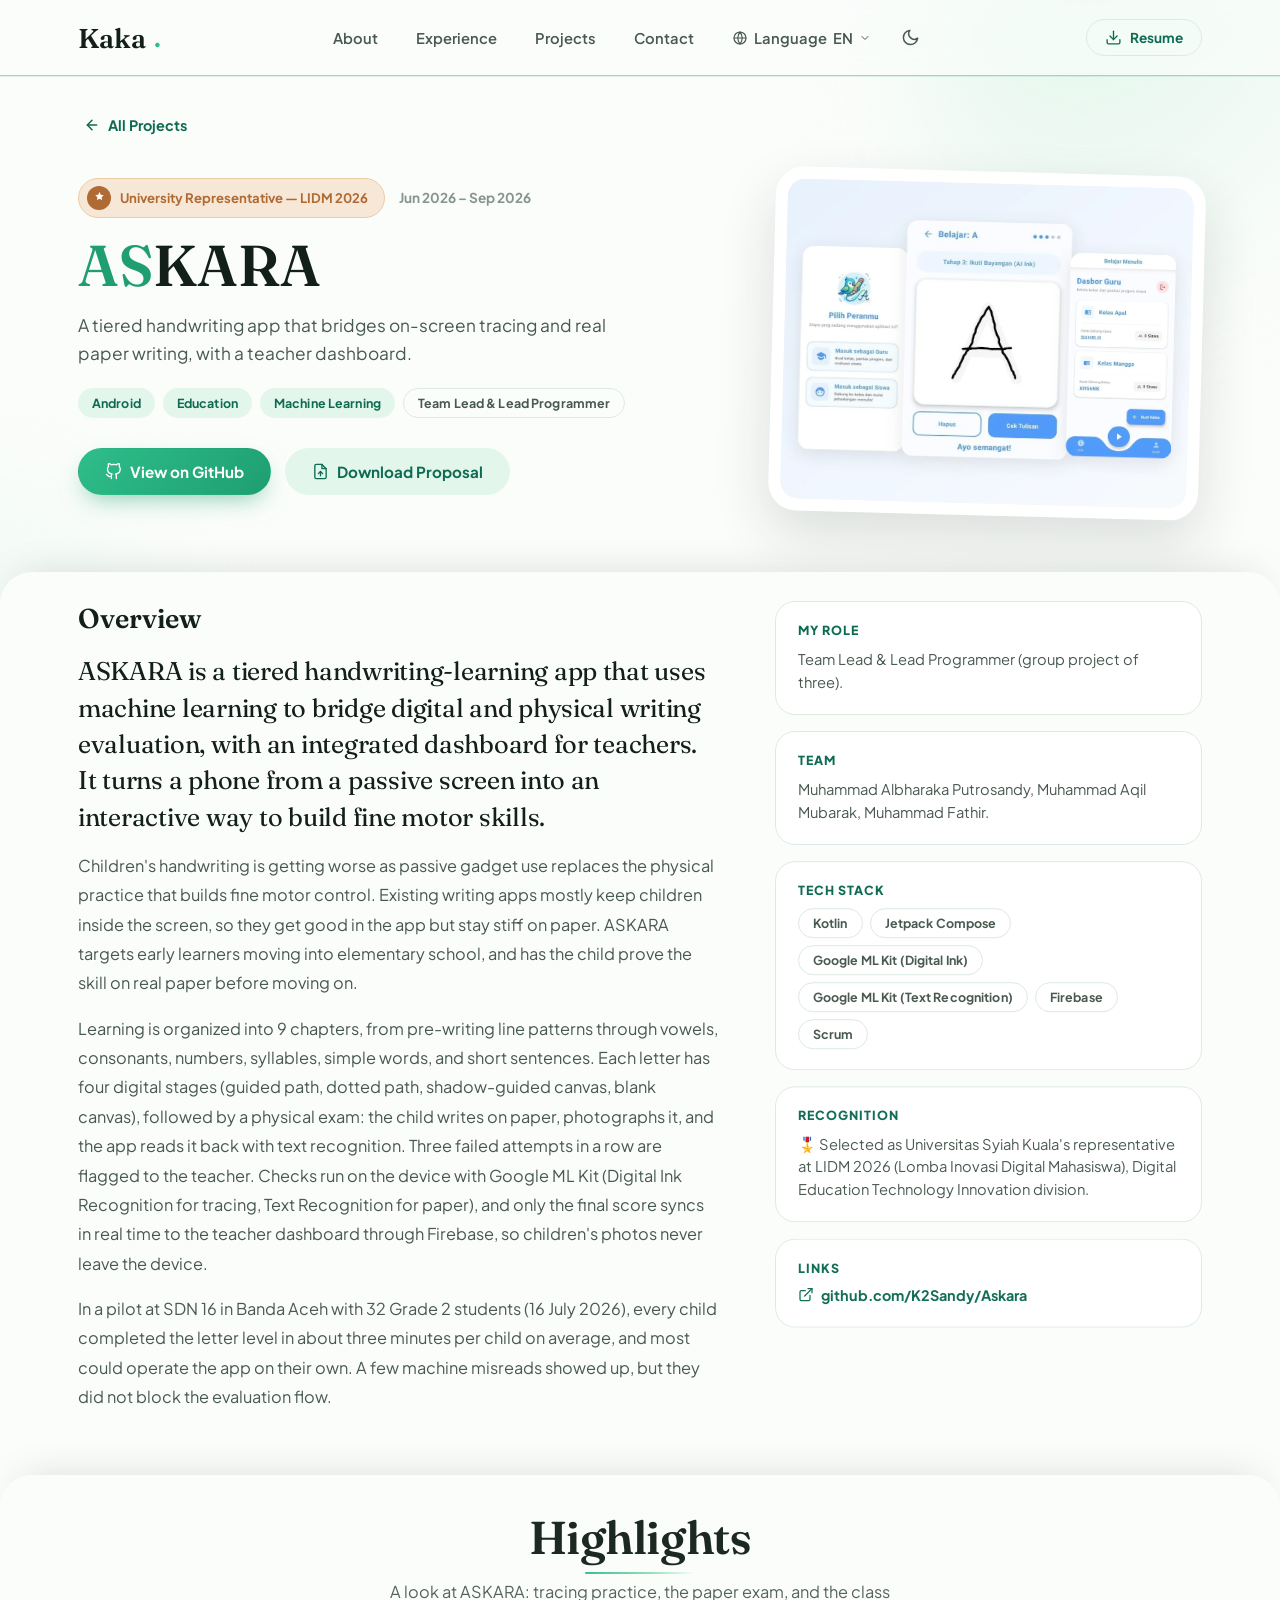
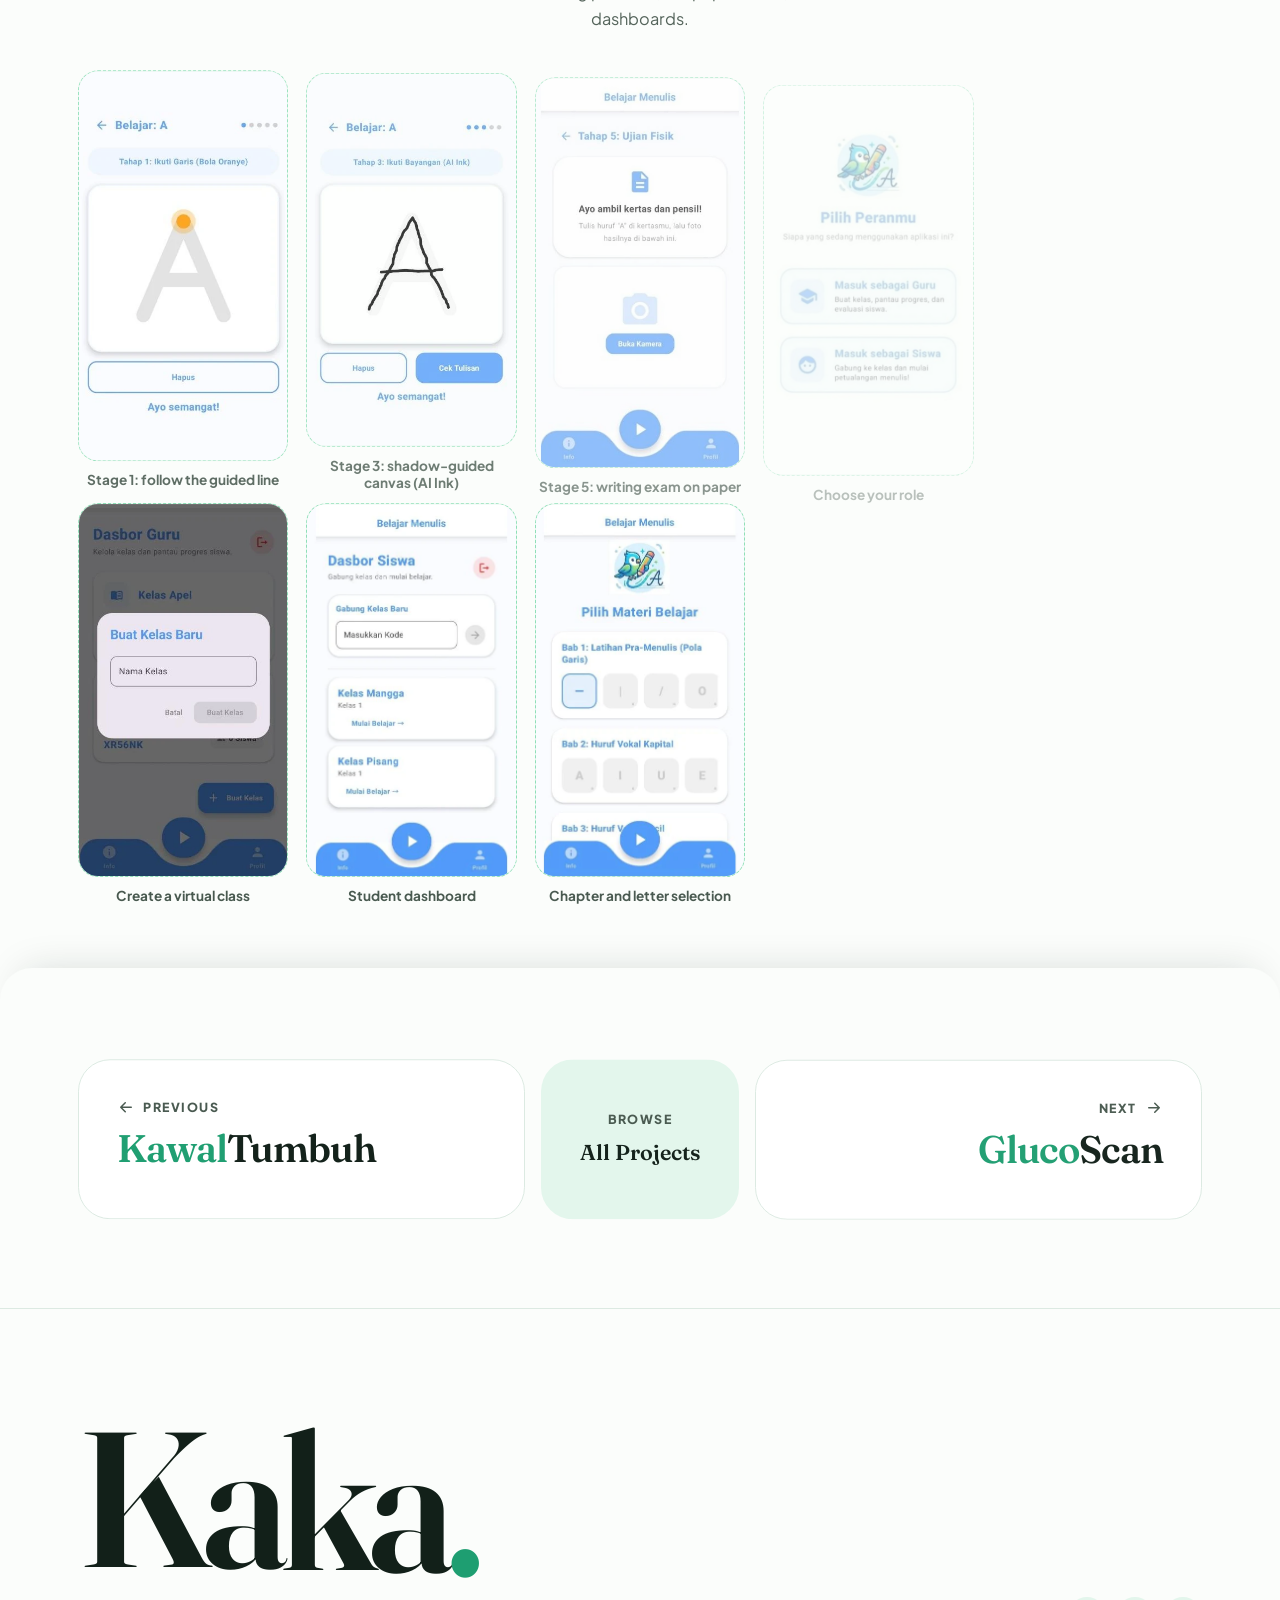
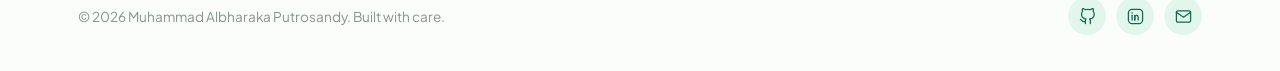
==== commit 8727b39f: "add some more info on the awards" ====
--- a/projects/askara.html
+++ b/projects/askara.html
@@ -146,7 +146,7 @@
         </div>
         <div class="info-card reveal">
           <h3 data-i18n="projectPage.recognition">Recognition</h3>
-          <p data-i18n="pages.askara.recognition">🎖️ Selected as Universitas Syiah Kuala's representative at LIDM 2026 (Lomba Inovasi Digital Mahasiswa), Digital Education Technology Innovation division. [PLACEHOLDER: add the stage where it ended / final result]</p>
+          <p data-i18n="pages.askara.recognition">🎖️ Selected as Universitas Syiah Kuala's representative at LIDM 2026 (Lomba Inovasi Digital Mahasiswa), Digital Education Technology Innovation division.</p>
         </div>
         <div class="info-card reveal">
           <h3 data-i18n="projectPage.links">Links</h3>
@@ -301,7 +301,7 @@
 </button>
 
 <script src="../assets/js/projects-data.js?v=4"></script>
-<script src="../assets/js/i18n.js?v=5"></script>
+<script src="../assets/js/i18n.js?v=6"></script>
 <script src="../assets/js/main.js?v=6"></script>
 <script src="../assets/vendor/gsap.min.js"></script>
 <script src="../assets/vendor/ScrollTrigger.min.js"></script>
--- a/assets/css/enhance.css
+++ b/assets/css/enhance.css
@@ -446,3 +446,11 @@
 }
 @keyframes paintIn { from { opacity: 0; } to { opacity: 1; } }
 
+
+/* ---------- 7. KawalTumbuh gallery: 4 on top, 4 below ----------
+   Only pages that add class "grid-4" to .gallery-grid are affected.
+   To undo: remove this block and the "grid-4" class in projects/kawaltumbuh.html. */
+.gallery-grid.grid-4 { grid-template-columns: repeat(4, minmax(0, 1fr)); }
+@media (max-width: 900px) {
+  .gallery-grid.grid-4 { grid-template-columns: repeat(2, minmax(0, 1fr)); }
+}
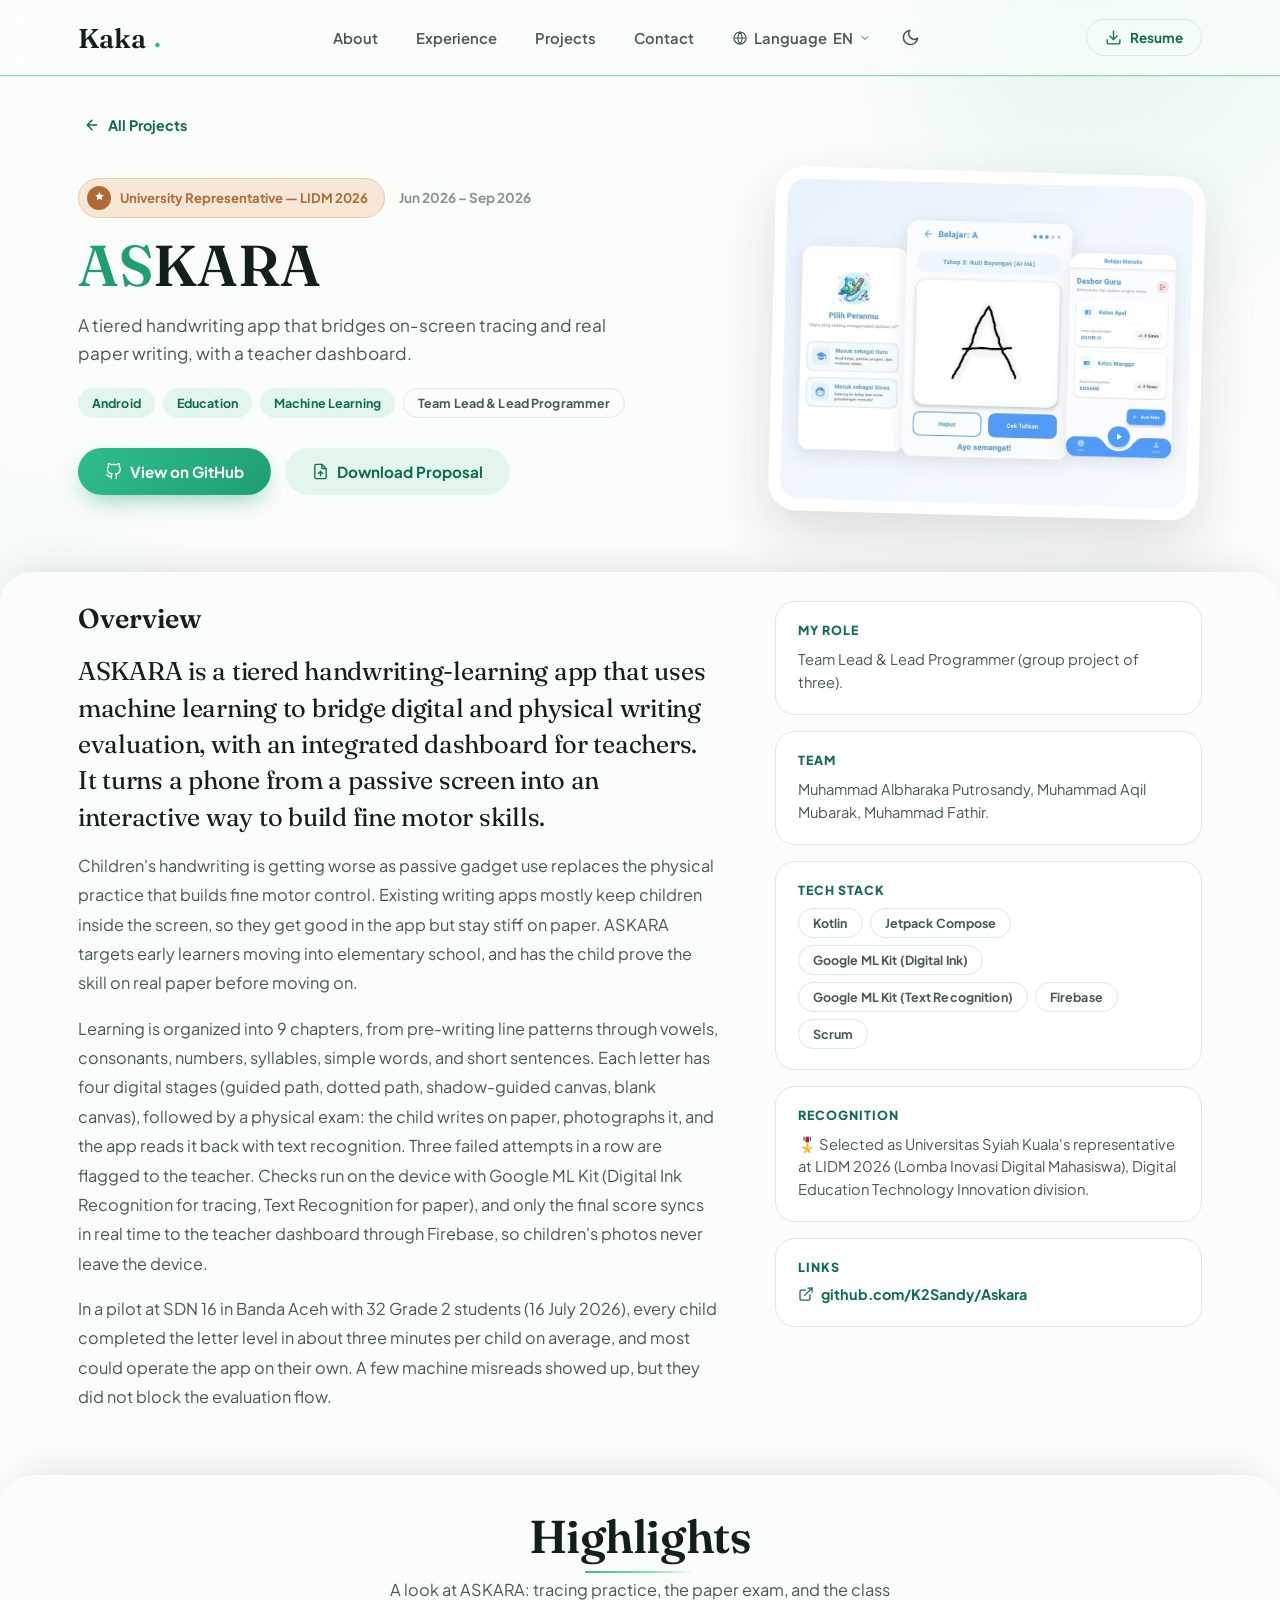
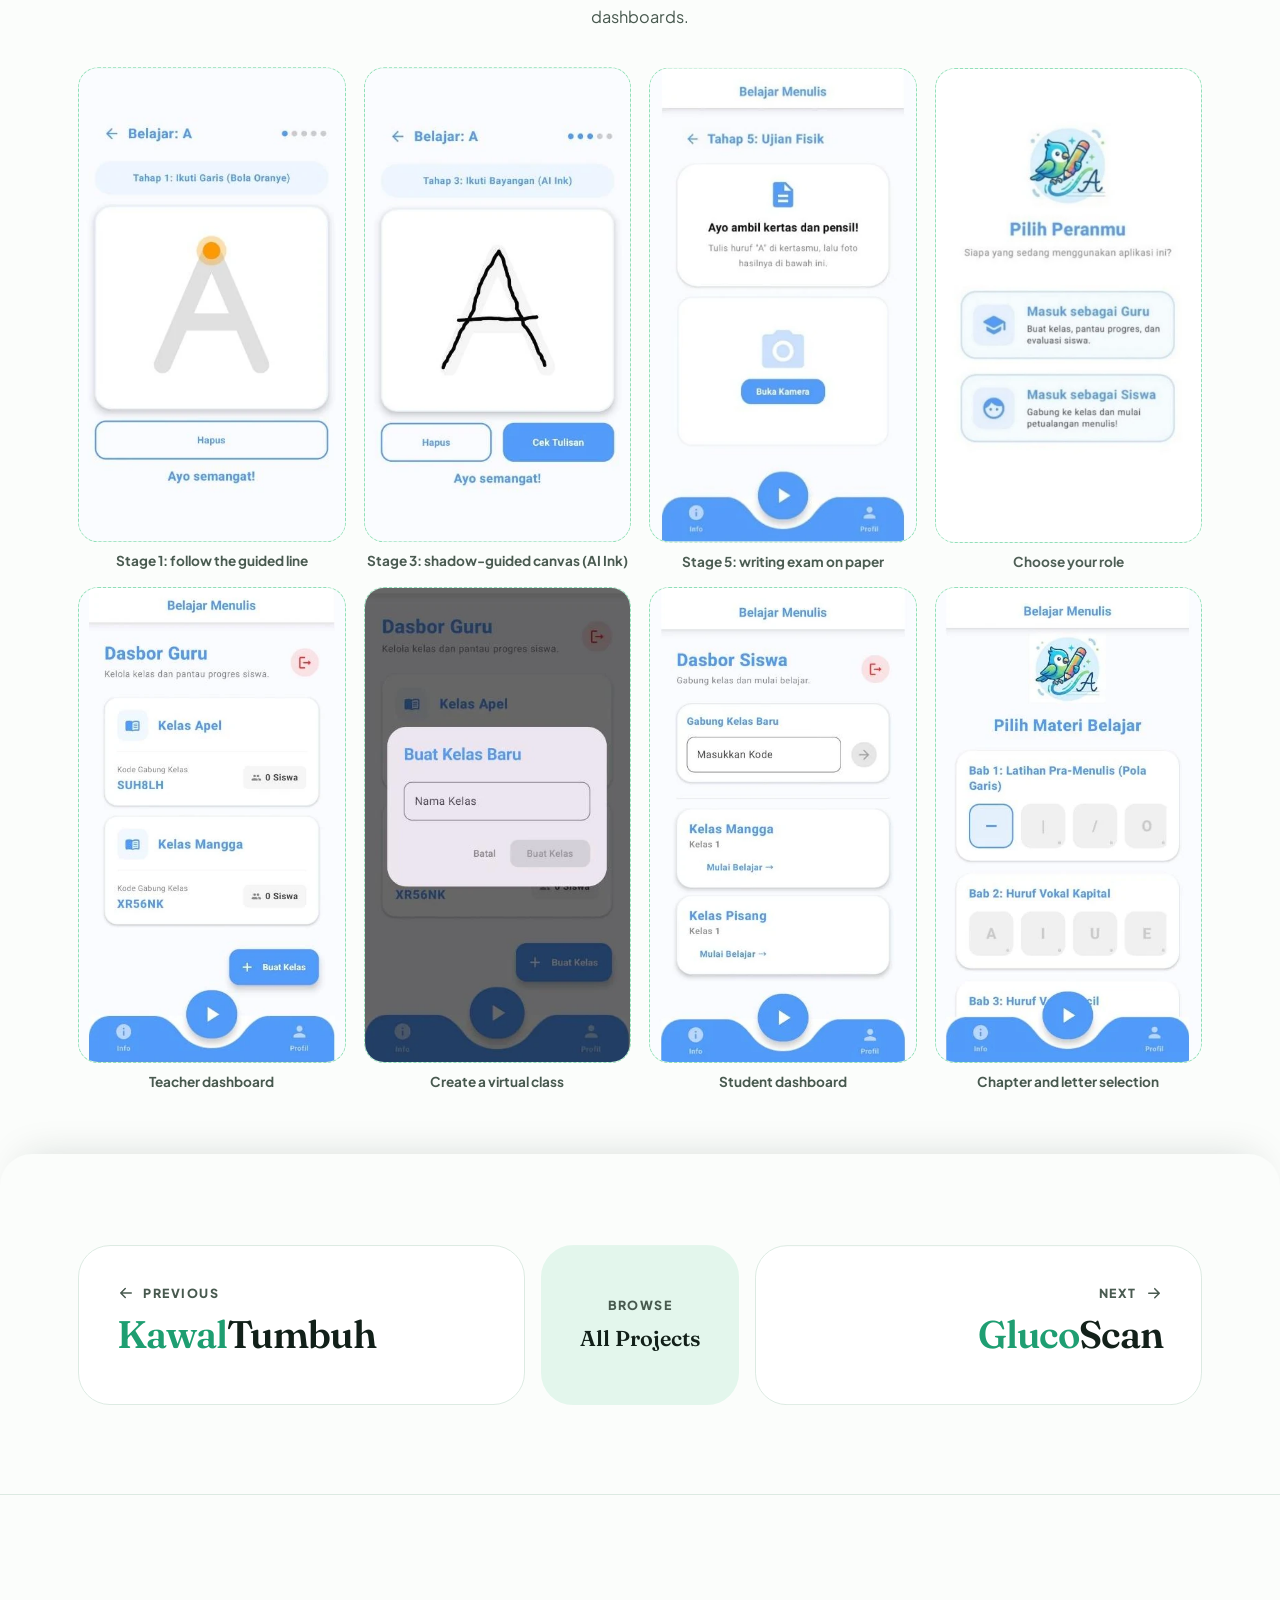
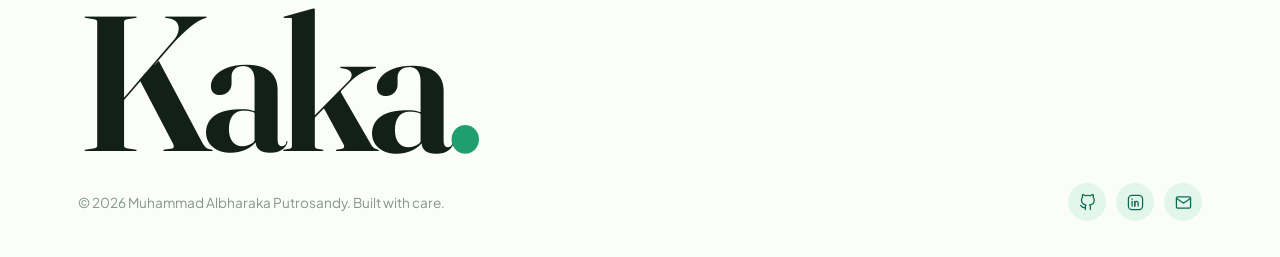
==== commit 907b97e8: "fix grid on askara layout" ====
--- a/projects/askara.html
+++ b/projects/askara.html
@@ -14,7 +14,7 @@
 <link href="https://fonts.googleapis.com/css2?family=Fraunces:ital,opsz,wght@0,9..144,400;0,9..144,500;0,9..144,600;0,9..144,700;1,9..144,400;1,9..144,500&family=Plus+Jakarta+Sans:ital,wght@0,400;0,500;0,600;0,700;0,800;1,500&display=swap" rel="stylesheet" />
 
 <link rel="stylesheet" href="../assets/css/style.css?v=7" />
-<link rel="stylesheet" href="../assets/css/enhance.css?v=5" />
+<link rel="stylesheet" href="../assets/css/enhance.css?v=7" />
 </head>
 <body data-project-id="askara">
 <div class="scroll-progress" id="scrollProgress"></div>
@@ -164,7 +164,7 @@
       <h2 class="section-title center" style="margin-top:8px;" data-i18n="projectPage.highlights">Highlights</h2>
       <p class="section-sub center" data-i18n="pages.askara.gallerySub">A look at ASKARA: tracing practice, the paper exam, and the class dashboards.</p>
 
-      <div class="gallery-grid">
+      <div class="gallery-grid grid-4">
         <div class="gallery-item reveal">
           <button type="button" class="photo-placeholder dashed gallery-media" data-lightbox-src="../assets/img/askara/trace-guided.webp" data-lightbox-alt="ASKARA tracing stage 1">
             <img src="../assets/img/askara/trace-guided.webp" alt="ASKARA tracing stage 1">
--- a/assets/css/enhance.css
+++ b/assets/css/enhance.css
@@ -447,9 +447,9 @@
 @keyframes paintIn { from { opacity: 0; } to { opacity: 1; } }
 
 
-/* ---------- 7. KawalTumbuh gallery: 4 on top, 4 below ----------
+/* ---------- 8. KawalTumbuh + ASKARA gallery: 4 on top, 4 below ----------
    Only pages that add class "grid-4" to .gallery-grid are affected.
-   To undo: remove this block and the "grid-4" class in projects/kawaltumbuh.html. */
+   To undo: remove this block and the "grid-4" class in projects/kawaltumbuh.html and projects/askara.html. */
 .gallery-grid.grid-4 { grid-template-columns: repeat(4, minmax(0, 1fr)); }
 @media (max-width: 900px) {
   .gallery-grid.grid-4 { grid-template-columns: repeat(2, minmax(0, 1fr)); }
